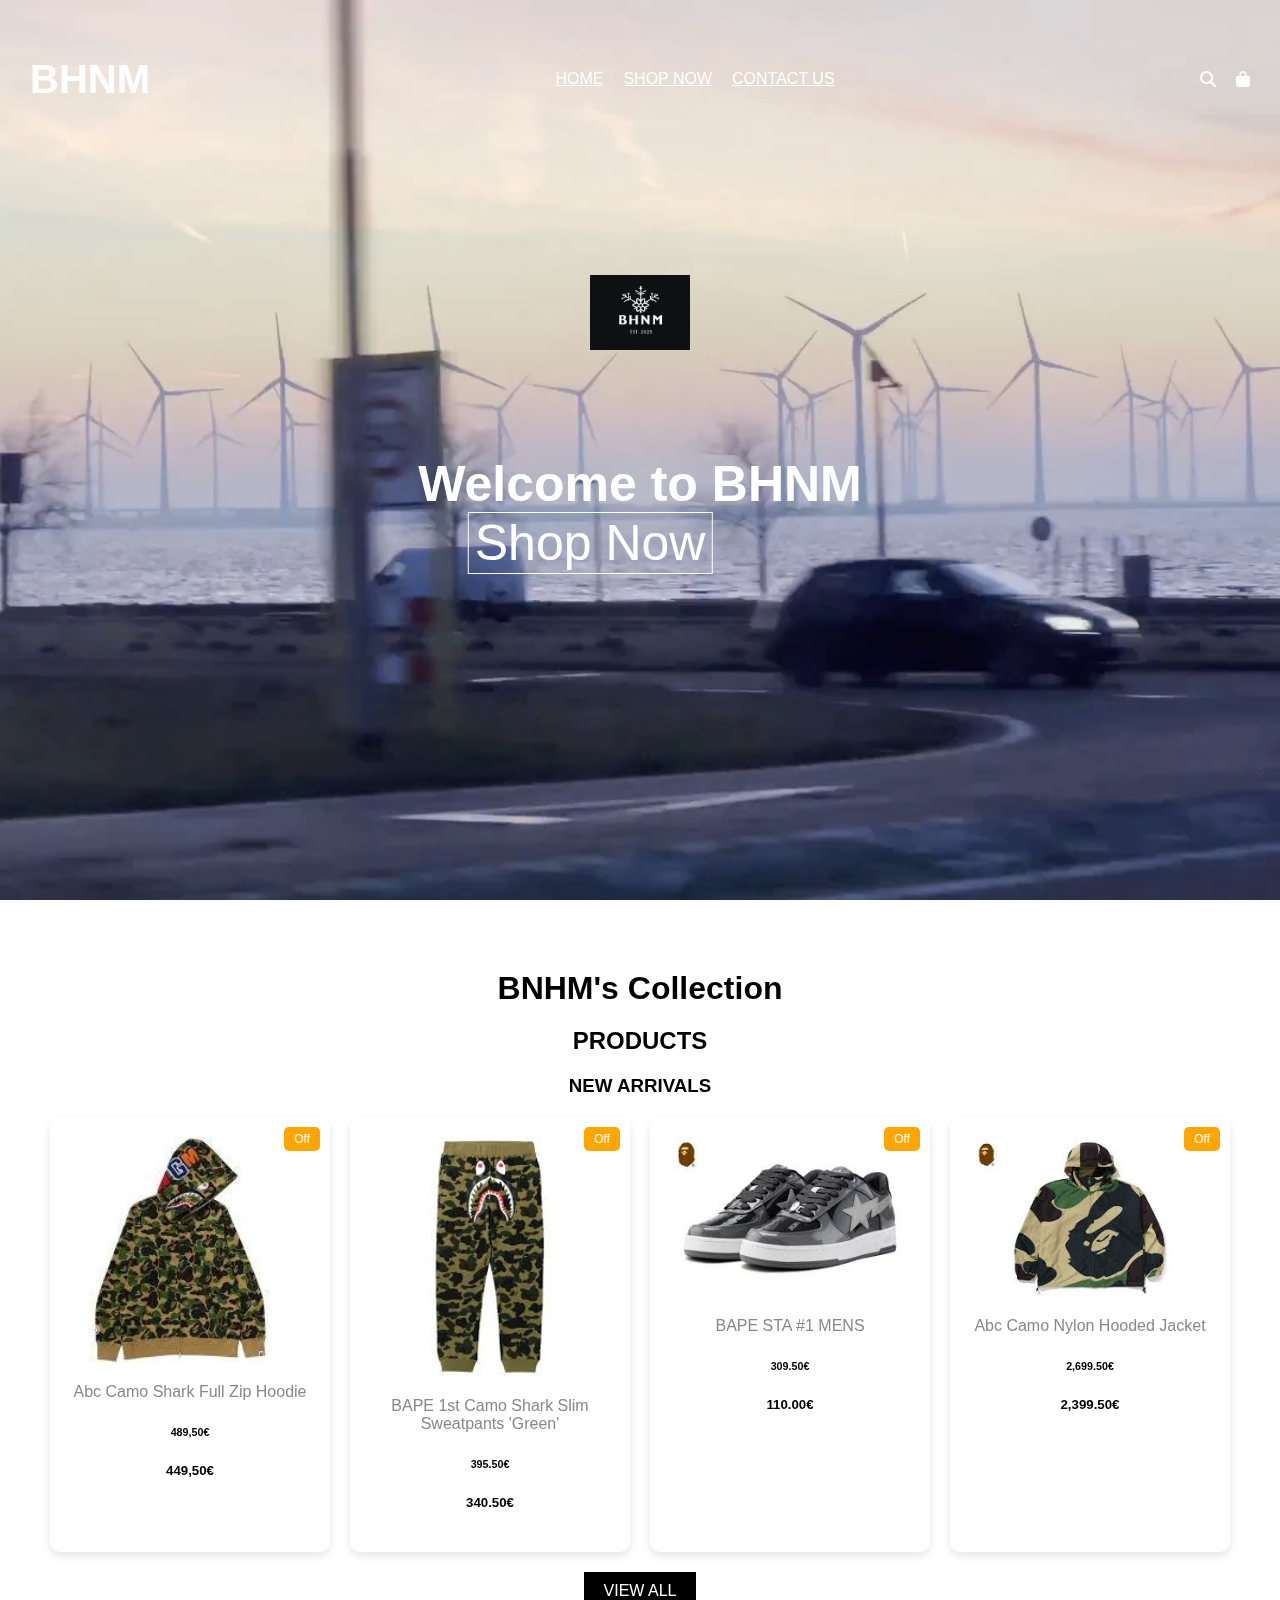
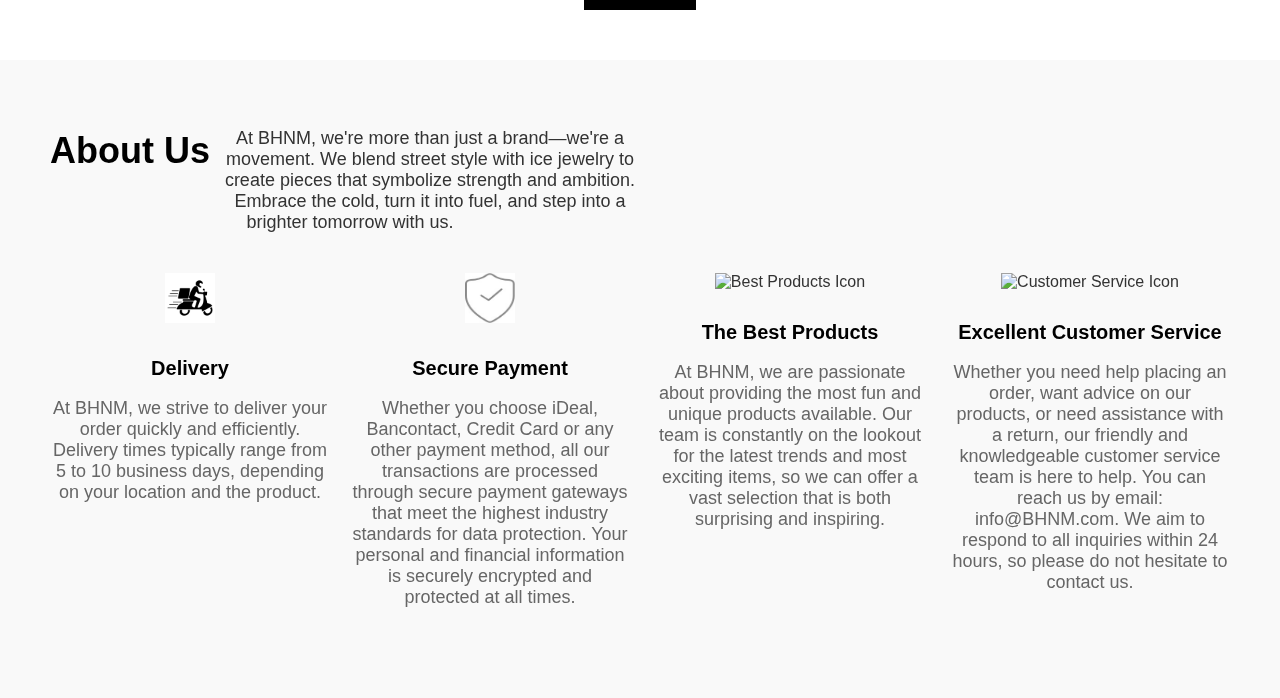
==== index.html @ a04a4e23 "Add files via upload" ====
<!DOCTYPE html>
<html lang="en">
<head>
    <meta charset="utf-8">
    <meta name="viewport" content="width=device-width, initial-scale=1">
    <link rel="stylesheet" type="text/css" href="css/style.css">
    <link rel="stylesheet" type="text/css" href="https://cdnjs.cloudflare.com/ajax/libs/font-awesome/6.7.2/css/all.min.css">
    <title>BHNM</title>
</head>
<body>
    <header>
        <nav>

            <h1 class="rotate-logo">BHNM</h1>
            <ul>
                <a href="index.html"><li>HOME</li></a>
                <a href="shop.html"><li>SHOP NOW</li></a>
                <a href="contact.html"><li>CONTACT US</li></a>
            </ul>

            <div class="icons">
                <i class="fa-solid fa-magnifying-glass"></i>
                <i class="fa-solid fa-bag-shopping"></i>
            </div>

        </nav>
        <div class="video-container">
            <video autoplay muted loop>
                <source src="img/video.mp4" type="video/mp4">
            </video>
        </div>
        <h1 class="logo">Welcome to BHNM</h1>
         <button class="btn">Shop Now</button>

    </header>



    <section>
    <main>
        <h1>BNHM's Collection</h1>
        <h2>PRODUCTS</h2>
        <h3>NEW ARRIVALS</h3>

        <div class="products-grid">
            <div class="product-card">
                <span class="off">Off</span>
                <img src="img/bape1.jpg" >
                <p>Abc Camo Shark Full Zip Hoodie</p>
                <h6>489,50€</h6>
                <h5>449,50€</h5>
            </div>
            <div class="product-card">
                <span class="off">Off</span>
                <img src="img/bape2.jpg" >
                <p>BAPE 1st Camo Shark Slim Sweatpants 'Green'</p>
                <h6>395.50€</h6>
                <h5>340.50€</h5>
            </div>
            <div class="product-card">
                <span class="off">Off</span>
                <img src="img/bape3.jpg" >
                <p>BAPE STA #1 MENS</p>
                <h6>309.50€</h6>
                <h5>110.00€</h5>
            </div>
            <div class="product-card">
                <span class="off">Off</span>
                <img src="img/bape4.jpg">
                <p>Abc Camo Nylon Hooded Jacket</p>
                <h6>2,699.50€</h6>
                <h5>2,399.50€</h5>
            </div>
        </div>

        <a href="shop.html"><button class="view-all-btn">VIEW ALL</button></a>
    </main>
</section>



<section class="about-us">
    <div class="content">
        <h1>About Us</h1>
        <p>
            At BHNM, we're more than just a brand—we're a movement. We blend street style with ice jewelry to create pieces that symbolize strength and ambition. Embrace the cold, turn it into fuel, and step into a brighter tomorrow with us.
        </p>

        <div class="features">
            <div class="feature">
                <img src="img/delivery.png" alt="Delivery Icon">
                <h3>Delivery</h3>
                <p>
                    At BHNM, we strive to deliver your order quickly and efficiently. Delivery times typically range from 5 to 10 business days, depending on your location and the product.
                </p>
            </div>
            <div class="feature">
                <img src="img/payment.jpg" alt="Secure Payment Icon">
                <h3>Secure Payment</h3>
                <p>
                    Whether you choose iDeal, Bancontact, Credit Card or any other payment method, all our transactions are processed through secure payment gateways that meet the highest industry standards for data protection. Your personal and financial information is securely encrypted and protected at all times.
                </p>
            </div>
            <div class="feature">
                <img src="img/best-products.png" alt="Best Products Icon">
                <h3>The Best Products</h3>
                <p>
                    At BHNM, we are passionate about providing the most fun and unique products available. Our team is constantly on the lookout for the latest trends and most exciting items, so we can offer a vast selection that is both surprising and inspiring.
                </p>
            </div>
            <div class="feature">
                <img src="img/customer-service.png" alt="Customer Service Icon">
                <h3>Excellent Customer Service</h3>
                <p>
                    Whether you need help placing an order, want advice on our products, or need assistance with a return, our friendly and knowledgeable customer service team is here to help. You can reach us by email: info@BHNM.com. We aim to respond to all inquiries within 24 hours, so please do not hesitate to contact us.
                </p>
            </div>
        </div>
    </div>

    <div class="logo">
        <img src="img/BNHM.jpg" alt="BHNM Logo">
    </div>
</section>





    <script type="text/javascript" src="js/main.js"></script>
</body>
</html>
---- css/style.css ----
body {
    box-sizing: border-box;
    margin: 0;
    padding: 0;
    font-family: Arial, sans-serif;
    color: white;
}

nav {
    display: flex;
    justify-content: space-between;
    align-items: center;
    background-color: transparent;
    padding: 30px;

}

nav ul {
    list-style-type: none;
    display: flex;
    gap: 20px;
}

nav ul li {
    cursor: pointer;
}


nav a {
	color: white;
}

.icons {
    display: flex;
    gap: 20px;
    cursor: pointer;
}

header {
    position: relative;
    height: 100vh;
    overflow: hidden;
}

.logo {
    position: absolute;
    top: 50%;
    left: 50%;
    transform: translate(-50%, -50%);
    font-size: 50px;
    text-align: center;
}

.btn {
    position: absolute;
    top: 50%;
    left: 70%;
    transform: translate(-175%, 100%);
    font-size: 50px;
    text-align: center;
    background: transparent;
    color: white;
    cursor: pointer;
    border: 1px solid white;
}

.btn:hover {
    background-color: black;
}

.rotate-logo {
    font-size: 40px;
    font-weight: bold;
    color: white;
    animation: rotate360 3s linear infinite;
    cursor: not-allowed;
}

@keyframes rotate360 {
    from {
        transform: rotateX(0deg);
    }
    to {
        transform: rotateY(360deg);
    }
}

.video-container {
    position: absolute;
    top: 0;
    left: 0;
    width: 100%;
    height: 100%;
    overflow: hidden;
    z-index: -1;
}

.video-container video {
    width: 100%;
    height: 100%;
    object-fit: cover;
}

section {
    padding: 50px;
    text-align: center;
}

section h1, section h2, section h3 {
    margin: 20px 0;
    color: black;
}

.product-section {
    text-align: center;
    padding: 50px;
}

.product-section h1, .product-section h2, .product-section h3 {
    margin: 20px 0;
    color: black;
}

.products-grid {
    display: grid;
    grid-template-columns: repeat(auto-fit, minmax(250px, 1fr));
    gap: 20px;
    justify-content: center;
}

.product-card {
    position: relative;
    background: white;
    color: black;
    padding: 20px;
    border-radius: 10px;
    box-shadow: 0 4px 8px rgba(0, 0, 0, 0.1);
    text-align: center;
}

.product-card img {
    width: 100%;
    height: auto;
    border-radius: 10px;
}

.product-card .off {
    position: absolute;
    top: 10px;
    right: 10px;
    background: orange;
    color: white;
    padding: 5px 10px;
    border-radius: 5px;
    font-size: 12px;
}

.product-card h4 {
    font-size: 18px;
    margin: 10px 0;
}

.product-card p {
    font-size: 16px;
    color: #888;
}

.product-card .discounted-price {
    color: #e00;
    font-weight: bold;
}

.view-all-btn {
    margin-top: 20px;
    padding: 10px 20px;
    background: black;
    color: white;
    border: none;
    cursor: pointer;
    font-size: 16px;
}

.view-all-btn:hover {
    background: #333;
}


.about-us {
    display: flex;
    justify-content: space-between;
    align-items: flex-start;
    padding: 50px;
    background-color: #f9f9f9;
    color: #333;
}

.about-us .content {
    flex: 2;
}

.about-us .content h1 {
    font-size: 36px;
    margin-bottom: 20px;
    float: left;
}

.about-us .content p {
    font-size: 18px;
    margin-bottom: 40px;
    max-width: 600px;
}

.features {
    display: grid;
    grid-template-columns: repeat(auto-fit, minmax(250px, 1fr));
    gap: 20px;
}

.feature {
    text-align: center;
}

.feature img {
    width: 50px;
    height: 50px;
    margin-bottom: 10px;
}

.feature h3 {
    font-size: 20px;
    margin-bottom: 10px;
}

.feature p {
    font-size: 16px;
    color: #666;
}

.about-us .logo {
	position: absolute;
	bottom: 100px;
}

.about-us .logo img {
    max-width: 100px;
}
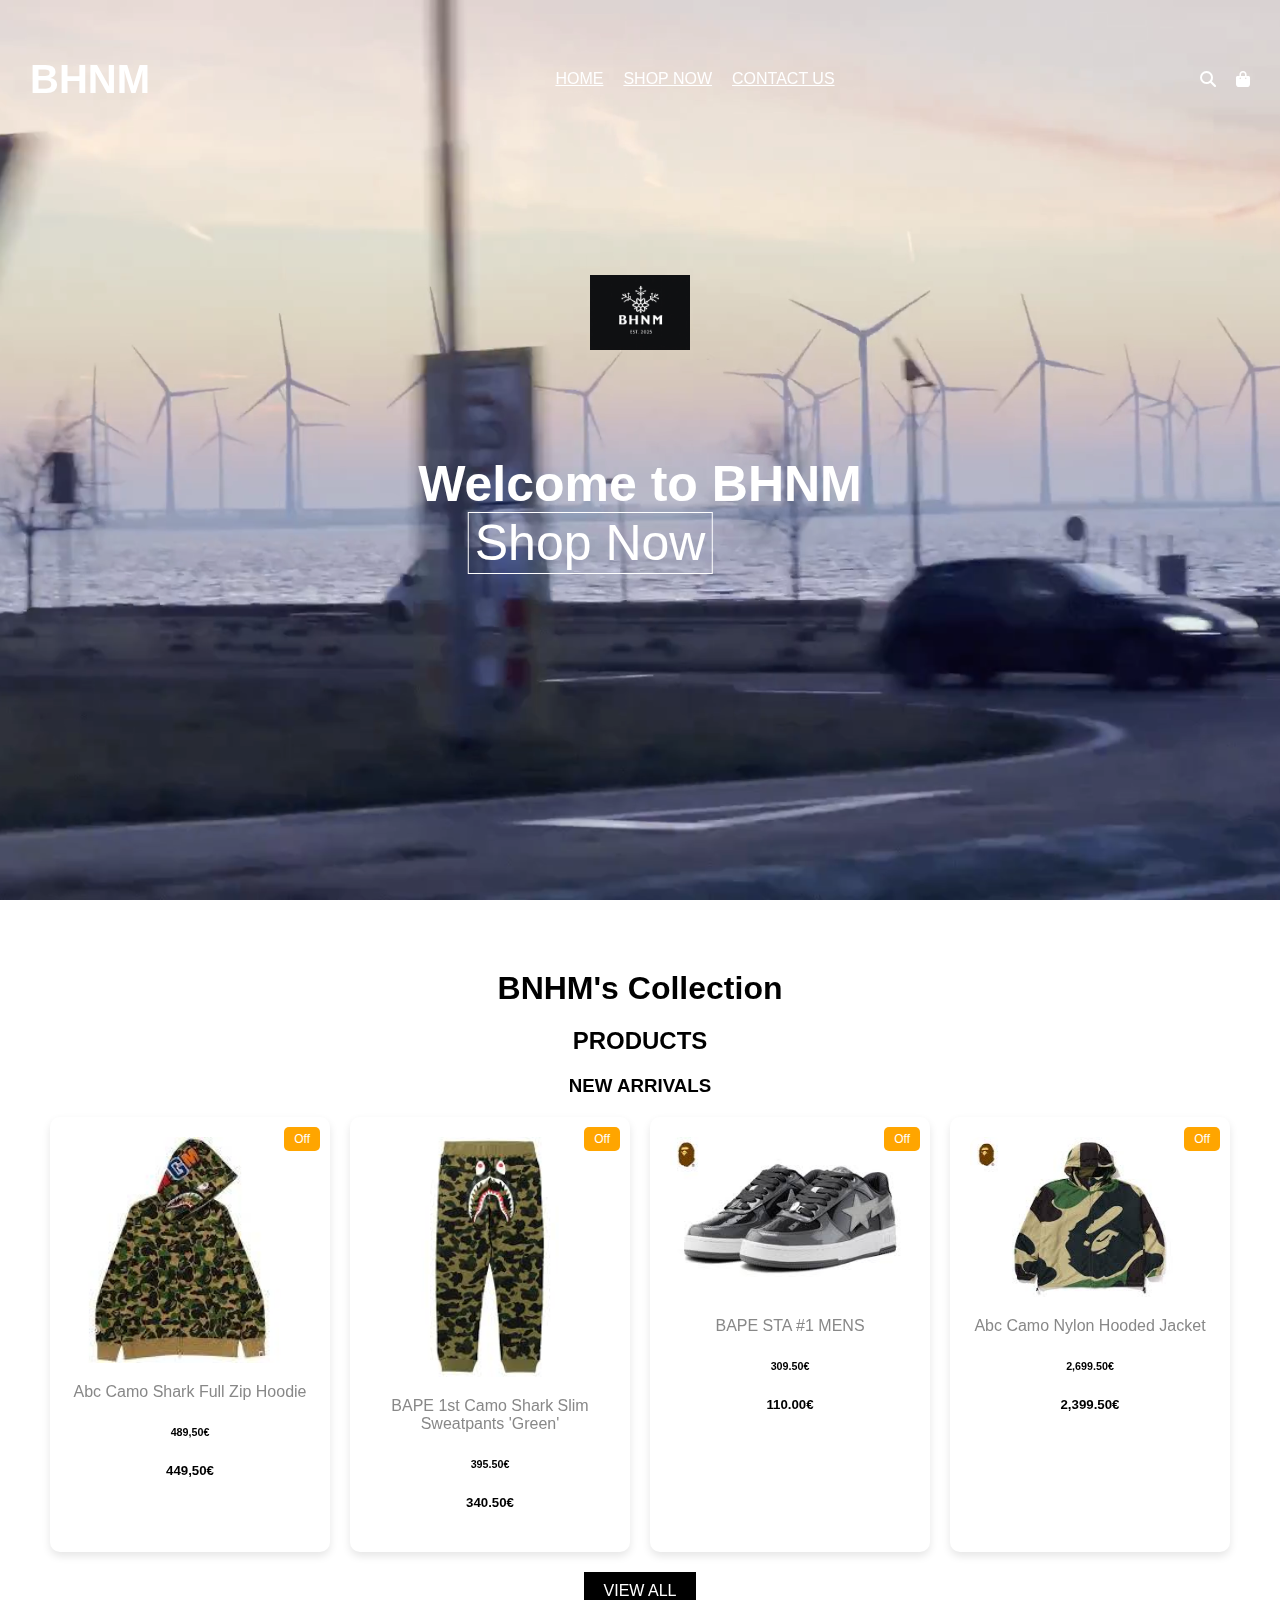
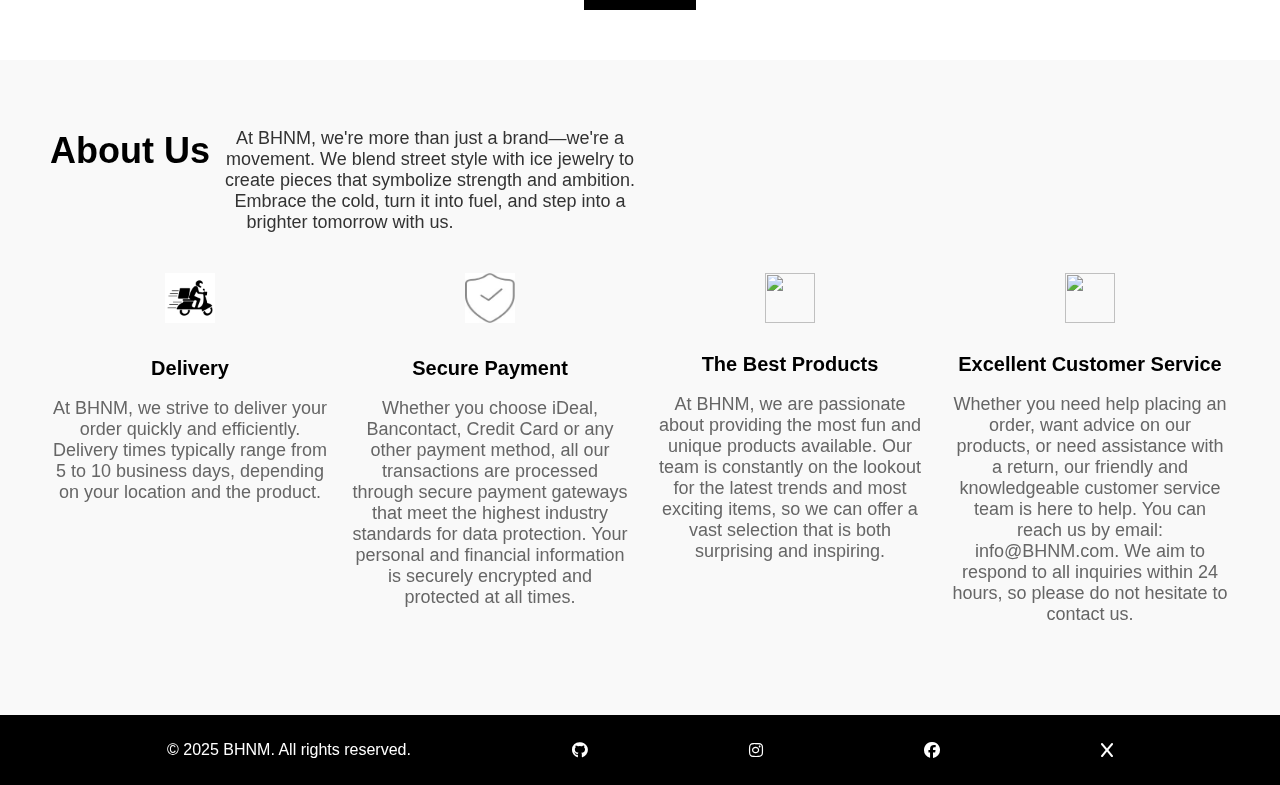
==== commit 9540b7cb: "Add files via upload" ====
--- a/index.html
+++ b/index.html
@@ -30,7 +30,7 @@
             </video>
         </div>
         <h1 class="logo">Welcome to BHNM</h1>
-         <button class="btn">Shop Now</button>
+         <a href="shop.html"><button class="btn">Shop Now</button></a>
 
     </header>
 
@@ -102,14 +102,14 @@
                 </p>
             </div>
             <div class="feature">
-                <img src="img/best-products.png" alt="Best Products Icon">
+                <img src="img/best-products.png" >
                 <h3>The Best Products</h3>
                 <p>
                     At BHNM, we are passionate about providing the most fun and unique products available. Our team is constantly on the lookout for the latest trends and most exciting items, so we can offer a vast selection that is both surprising and inspiring.
                 </p>
             </div>
             <div class="feature">
-                <img src="img/customer-service.png" alt="Customer Service Icon">
+                <img src="img/customer-service.png" >
                 <h3>Excellent Customer Service</h3>
                 <p>
                     Whether you need help placing an order, want advice on our products, or need assistance with a return, our friendly and knowledgeable customer service team is here to help. You can reach us by email: info@BHNM.com. We aim to respond to all inquiries within 24 hours, so please do not hesitate to contact us.
@@ -126,6 +126,16 @@
 
 
 
+<footer class="f1">
+    <p>&copy; 2025 BHNM. All rights reserved.</p>
+        <i class="fa-brands fa-github"></i>
+        <i class="fa-brands fa-instagram"></i>
+        <i class="fa-brands fa-facebook"></i>
+        <i class="fa-solid fa-x"></i>
+</footer>
+
+
+
 
     <script type="text/javascript" src="js/main.js"></script>
 </body>
--- a/css/style.css
+++ b/css/style.css
@@ -244,3 +244,77 @@
 .about-us .logo img {
     max-width: 100px;
 }
+
+.contact-us {
+    padding: 50px;
+    max-width: 600px;
+    margin: auto;
+    background-color: #f9f9f9;
+    border-radius: 10px;
+    box-shadow: 0 4px 8px rgba(0, 0, 0, 0.1);
+    text-align: center;
+}
+
+.contact-us h1 {
+    font-size: 36px;
+    margin-bottom: 40px;
+}
+
+.form-group {
+    margin-bottom: 20px;
+    text-align: left;
+}
+
+.form-group label {
+    display: block;
+    font-size: 16px;
+    margin-bottom: 5px;
+}
+
+.form-group input,
+.form-group textarea {
+    width: 100%;
+    padding: 10px;
+    border: 1px solid #ccc;
+    border-radius: 5px;
+    font-size: 16px;
+}
+
+.form-group textarea {
+    resize: vertical;
+    height: 100px;
+}
+
+.send-btn {
+    padding: 10px 20px;
+    background: black;
+    color: white;
+    border: none;
+    cursor: pointer;
+    font-size: 16px;
+    border-radius: 5px;
+}
+
+.send-btn:hover {
+    background: #333;
+}
+
+
+
+  footer {
+        background-color: black;
+        color: white;
+        padding: 10px;
+        text-align: center;
+        display: flex ;
+        justify-content: space-evenly;
+        align-items: center;
+        gap: 4px;      
+        
+    }
+
+    footer .f1 {
+        color: white ;
+        text-decoration-style: none ;
+        font-size: 65px ;
+    }
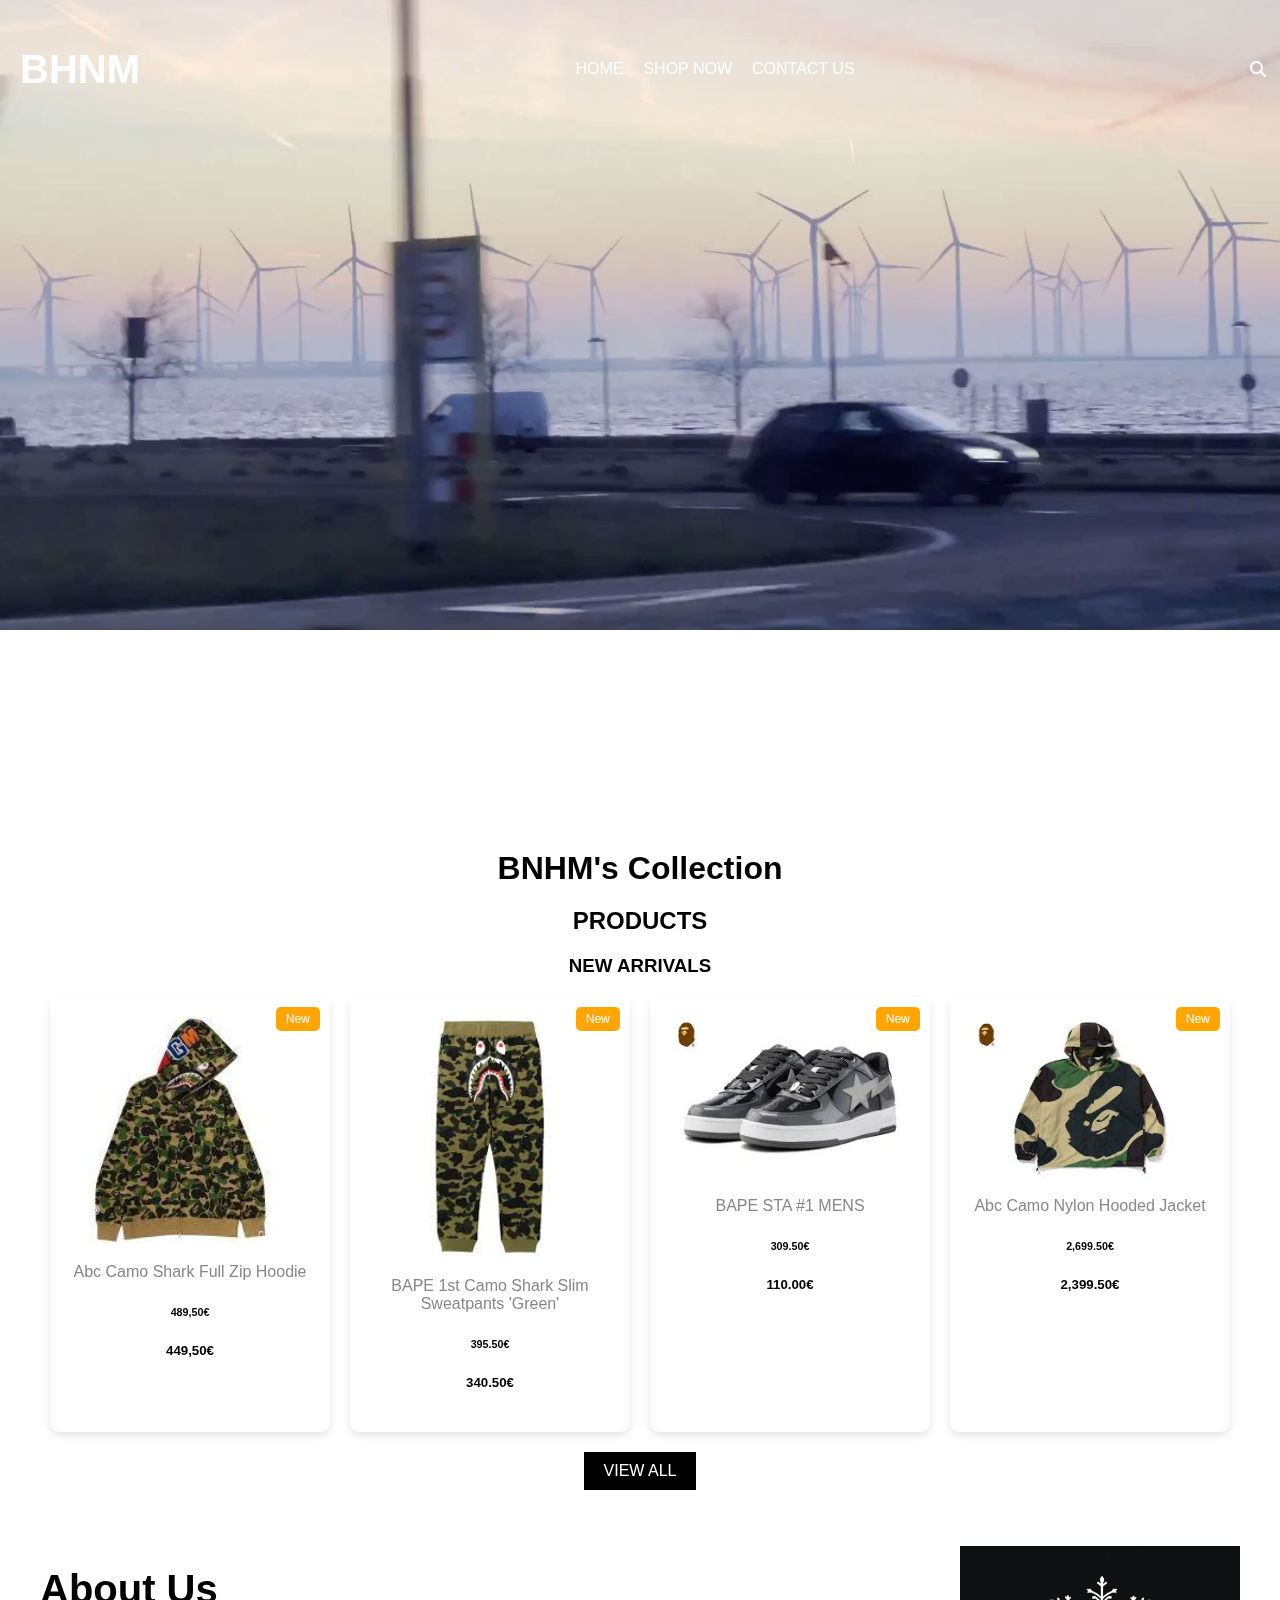
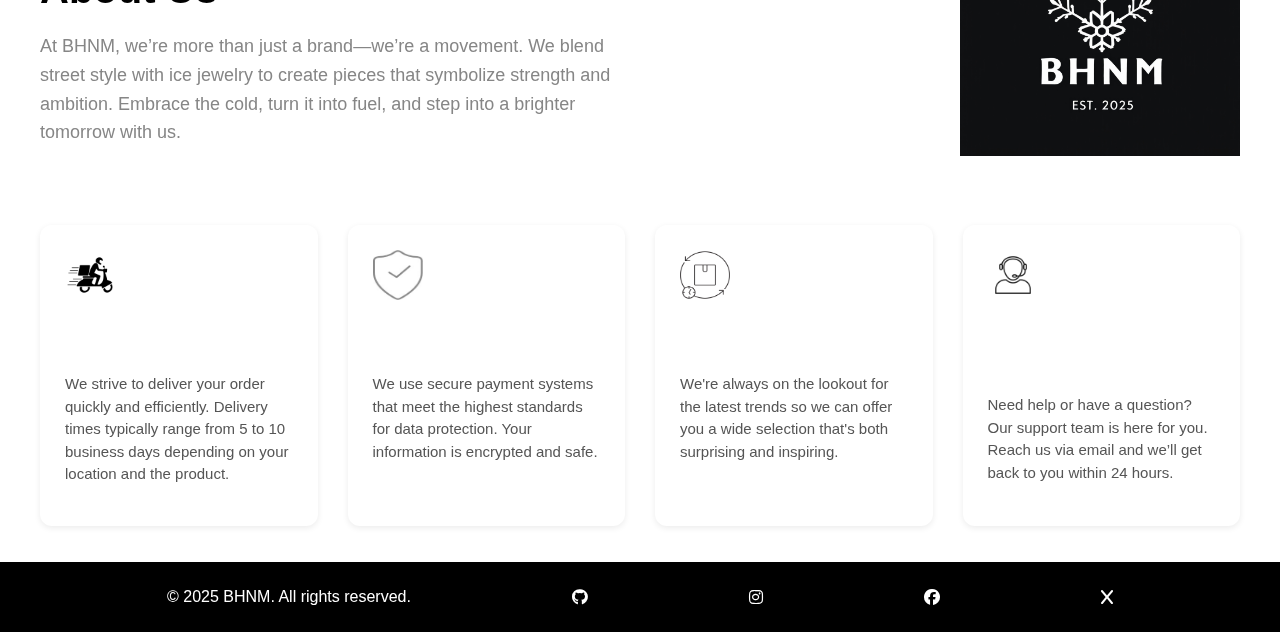
==== commit f195261b: "Add files via upload" ====
--- a/index.html
+++ b/index.html
@@ -1,3 +1,4 @@
+
 <!DOCTYPE html>
 <html lang="en">
 <head>
@@ -10,28 +11,28 @@
 <body>
     <header>
         <nav>
+    <div class="menu-toggle">&#9776;</div>
+    <h1 class="rotate-logo">BHNM</h1>
+    <ul>
+        <a href="index.html"><li>HOME</li></a>
+        <a href="shop.html"><li>SHOP NOW</li></a>
+        <a href="contact.html"><li>CONTACT US</li></a>
+    </ul>
 
-            <h1 class="rotate-logo">BHNM</h1>
-            <ul>
-                <a href="index.html"><li>HOME</li></a>
-                <a href="shop.html"><li>SHOP NOW</li></a>
-                <a href="contact.html"><li>CONTACT US</li></a>
-            </ul>
+    <div class="icons">
+        <i class="fa-solid fa-magnifying-glass"></i>
+        <i class="fa-solid fa-bag-shopping"></i>
+    </div>
 
-            <div class="icons">
-                <i class="fa-solid fa-magnifying-glass"></i>
-                <i class="fa-solid fa-bag-shopping"></i>
-            </div>
+    
+</nav>
 
-        </nav>
         <div class="video-container">
             <video autoplay muted loop>
                 <source src="img/video.mp4" type="video/mp4">
             </video>
         </div>
-        <h1 class="logo">Welcome to BHNM</h1>
-         <a href="shop.html"><button class="btn">Shop Now</button></a>
-
+       
     </header>
 
 
@@ -44,28 +45,28 @@
 
         <div class="products-grid">
             <div class="product-card">
-                <span class="off">Off</span>
+                <span class="off">New</span>
                 <img src="img/bape1.jpg" >
                 <p>Abc Camo Shark Full Zip Hoodie</p>
                 <h6>489,50€</h6>
                 <h5>449,50€</h5>
             </div>
             <div class="product-card">
-                <span class="off">Off</span>
+                <span class="off">New</span>
                 <img src="img/bape2.jpg" >
                 <p>BAPE 1st Camo Shark Slim Sweatpants 'Green'</p>
                 <h6>395.50€</h6>
                 <h5>340.50€</h5>
             </div>
             <div class="product-card">
-                <span class="off">Off</span>
+                <span class="off">New</span>
                 <img src="img/bape3.jpg" >
                 <p>BAPE STA #1 MENS</p>
                 <h6>309.50€</h6>
                 <h5>110.00€</h5>
             </div>
             <div class="product-card">
-                <span class="off">Off</span>
+                <span class="off">New</span>
                 <img src="img/bape4.jpg">
                 <p>Abc Camo Nylon Hooded Jacket</p>
                 <h6>2,699.50€</h6>
@@ -78,50 +79,42 @@
 </section>
 
 
-
-<section class="about-us">
-    <div class="content">
+ <div class="about-container">
+    <div class="about-header">
+      <div class="about-text">
         <h1>About Us</h1>
-        <p>
-            At BHNM, we're more than just a brand—we're a movement. We blend street style with ice jewelry to create pieces that symbolize strength and ambition. Embrace the cold, turn it into fuel, and step into a brighter tomorrow with us.
-        </p>
-
-        <div class="features">
-            <div class="feature">
-                <img src="img/delivery.png" alt="Delivery Icon">
-                <h3>Delivery</h3>
-                <p>
-                    At BHNM, we strive to deliver your order quickly and efficiently. Delivery times typically range from 5 to 10 business days, depending on your location and the product.
-                </p>
-            </div>
-            <div class="feature">
-                <img src="img/payment.jpg" alt="Secure Payment Icon">
-                <h3>Secure Payment</h3>
-                <p>
-                    Whether you choose iDeal, Bancontact, Credit Card or any other payment method, all our transactions are processed through secure payment gateways that meet the highest industry standards for data protection. Your personal and financial information is securely encrypted and protected at all times.
-                </p>
-            </div>
-            <div class="feature">
-                <img src="img/best-products.png" >
-                <h3>The Best Products</h3>
-                <p>
-                    At BHNM, we are passionate about providing the most fun and unique products available. Our team is constantly on the lookout for the latest trends and most exciting items, so we can offer a vast selection that is both surprising and inspiring.
-                </p>
-            </div>
-            <div class="feature">
-                <img src="img/customer-service.png" >
-                <h3>Excellent Customer Service</h3>
-                <p>
-                    Whether you need help placing an order, want advice on our products, or need assistance with a return, our friendly and knowledgeable customer service team is here to help. You can reach us by email: info@BHNM.com. We aim to respond to all inquiries within 24 hours, so please do not hesitate to contact us.
-                </p>
-            </div>
-        </div>
+        <p>At BHNM, we’re more than just a brand—we’re a movement. We blend street style with ice jewelry to create pieces that symbolize strength and ambition. Embrace the cold, turn it into fuel, and step into a brighter tomorrow with us.</p>
+      </div>
+      <div class="about-logo">
+        <img src="img/BNHM.jpg" >
+      </div>
     </div>
 
-    <div class="logo">
-        <img src="img/BNHM.jpg" alt="BHNM Logo">
+    <div class="features">
+      <div class="feature">
+        <img src="img/delivery.png" >
+        <h3>DELIVERY</h3>
+        <p>We strive to deliver your order quickly and efficiently. Delivery times typically range from 5 to 10 business days depending on your location and the product.</p>
+      </div>
+      <div class="feature">
+        <img src="img/payment.jpg" >
+        <h3>SECURE PAYMENT</h3>
+        <p>We use secure payment systems that meet the highest standards for data protection. Your information is encrypted and safe.</p>
+      </div>
+      <div class="feature">
+        <img src="img/producticon.png" >
+        <h3>THE BEST PRODUCTS</h3>
+        <p>We're always on the lookout for the latest trends so we can offer you a wide selection that's both surprising and inspiring.</p>
+      </div>
+      <div class="feature">
+        <img src="img/service.jpg" >
+        <h3>EXCELLENT CUSTOMER SERVICE</h3>
+        <p>Need help or have a question? Our support team is here for you. Reach us via email and we’ll get back to you within 24 hours.</p>
+      </div>
     </div>
-</section>
+  </div>
+<br>    
+<br>    
 
 
 
--- a/css/style.css
+++ b/css/style.css
@@ -11,8 +11,10 @@
     justify-content: space-between;
     align-items: center;
     background-color: transparent;
-    padding: 30px;
-
+    padding: 20px;
+    position: absolute;
+    width: 100%;
+    z-index: 1;
 }
 
 nav ul {
@@ -25,9 +27,9 @@
     cursor: pointer;
 }
 
-
 nav a {
-	color: white;
+    color: white;
+    text-decoration: none;
 }
 
 .icons {
@@ -36,36 +38,23 @@
     cursor: pointer;
 }
 
+.menu-toggle {
+    display: none;
+    flex-direction: column;
+    cursor: pointer;
+    font-size: 24px;
+}
 header {
     position: relative;
     height: 100vh;
     overflow: hidden;
-}
-
-.logo {
-    position: absolute;
-    top: 50%;
-    left: 50%;
-    transform: translate(-50%, -50%);
-    font-size: 50px;
-    text-align: center;
-}
-
-.btn {
-    position: absolute;
-    top: 50%;
-    left: 70%;
-    transform: translate(-175%, 100%);
-    font-size: 50px;
-    text-align: center;
-    background: transparent;
-    color: white;
-    cursor: pointer;
-    border: 1px solid white;
-}
-
-.btn:hover {
-    background-color: black;
+      margin-bottom: -120px;
+
+}
+
+section {
+    padding: 50px;
+    text-align: center;
 }
 
 .rotate-logo {
@@ -73,15 +62,15 @@
     font-weight: bold;
     color: white;
     animation: rotate360 3s linear infinite;
-    cursor: not-allowed;
+    cursor: pointer;
 }
 
 @keyframes rotate360 {
     from {
-        transform: rotateX(0deg);
+        transform: rotate(0deg);
     }
     to {
-        transform: rotateY(360deg);
+        transform: rotate(360deg);
     }
 }
 
@@ -93,11 +82,12 @@
     height: 100%;
     overflow: hidden;
     z-index: -1;
+    margin-bottom: 0; 
 }
 
 .video-container video {
     width: 100%;
-    height: 100%;
+    height: 70%;
     object-fit: cover;
 }
 
@@ -116,8 +106,8 @@
     padding: 50px;
 }
 
-.product-section h1, .product-section h2, .product-section h3 {
-    margin: 20px 0;
+..product-section h1, .product-section h2, .product-section h3 {
+    margin: 10px 0; 
     color: black;
 }
 
@@ -126,6 +116,7 @@
     grid-template-columns: repeat(auto-fit, minmax(250px, 1fr));
     gap: 20px;
     justify-content: center;
+    margin-top: 0; 
 }
 
 .product-card {
@@ -185,65 +176,86 @@
 }
 
 
-.about-us {
-    display: flex;
-    justify-content: space-between;
-    align-items: flex-start;
-    padding: 50px;
-    background-color: #f9f9f9;
-    color: #333;
-}
-
-.about-us .content {
-    flex: 2;
-}
-
-.about-us .content h1 {
-    font-size: 36px;
-    margin-bottom: 20px;
-    float: left;
-}
-
-.about-us .content p {
-    font-size: 18px;
-    margin-bottom: 40px;
-    max-width: 600px;
-}
-
-.features {
-    display: grid;
-    grid-template-columns: repeat(auto-fit, minmax(250px, 1fr));
-    gap: 20px;
-}
-
-.feature {
-    text-align: center;
-}
-
-.feature img {
-    width: 50px;
-    height: 50px;
-    margin-bottom: 10px;
-}
-
-.feature h3 {
-    font-size: 20px;
-    margin-bottom: 10px;
-}
-
-.feature p {
-    font-size: 16px;
-    color: #666;
-}
-
-.about-us .logo {
-	position: absolute;
-	bottom: 100px;
-}
-
-.about-us .logo img {
-    max-width: 100px;
-}
+
+ .about-container {
+      max-width: 1200px;
+      margin: 0 auto;
+    }
+
+    .about-header {
+      display: flex;
+      flex-wrap: wrap;
+      justify-content: space-between;
+      align-items: center;
+      gap: 30px;
+      margin-bottom: 60px;
+    }
+
+    .about-text {
+      flex: 1;
+      min-width: 280px;
+    }
+
+    .about-text h1 {
+      font-size: 40px;
+      margin-bottom: 20px;
+      color: black;
+    }
+
+    .about-text p {
+      font-size: 18px;
+      line-height: 1.6;
+      color: #868686;
+    }
+
+    .about-logo {
+      flex: 1;
+      text-align: right;
+      min-width: 200px;
+    }
+
+    .about-logo img {
+      max-width: 280px;
+      width: 100%;
+      height: auto;
+    }
+
+    .features {
+      display: grid;
+      grid-template-columns: repeat(auto-fit, minmax(250px, 1fr));
+      gap: 30px;
+    }
+
+    .feature {
+      background-color: #fff;
+      padding: 25px;
+      border-radius: 12px;
+      box-shadow: 0 2px 6px rgba(0,0,0,0.08);
+      transition: transform 0.3s ease;
+    }
+
+    .feature:hover {
+      transform: translateY(-5px);
+    }
+
+    .feature img {
+      width: 50px;
+      height: 50px;
+      
+      margin-bottom: 15px;
+    }
+
+    .feature h3 {
+      font-size: 18px;
+      font-weight: bold;
+      margin-bottom: 10px;
+    }
+
+    .feature p {
+      font-size: 15px;
+      color: #555;
+      line-height: 1.5;
+    }
 
 .contact-us {
     padding: 50px;
@@ -301,20 +313,157 @@
 
 
 
-  footer {
-        background-color: black;
-        color: white;
-        padding: 10px;
+footer {
+    background-color: black;
+    color: white;
+    padding: 10px;
+    text-align: center;
+    display: flex;
+    justify-content: space-evenly;
+    align-items: center;
+    gap: 4px;
+}
+
+footer .f1 {
+    color: white;
+    text-decoration-style: none;
+    font-size: 65px;
+}
+
+
+@media (min-width: 230px) and (max-width:768px) {
+
+    header{
+      margin-bottom: -480px;
+
+    }
+      .about-text h1 {
+        font-size: 28px;
+      }
+
+      .feature h3 {
+        font-size: 16px;
+      }
+
+      .feature p {
+        font-size: 14px;
+      }
+    }
+
+
+@media (max-width: 768px) {
+
+    .menu-toggle {
+        display: flex;
+    }
+
+    nav ul {
+        display: none;
+        flex-direction: column;
+        width: 100%;
+        background-color: rgba(0, 0, 0, 0.8);
+        position: absolute;
+        top: 60px;
+        left: 0;
+    }
+
+    nav ul.active {
+        display: flex;
+    }
+
+    .video-container {
+        height: 50%;
+    }
+
+    .logo {
+        font-size: 36px;
+    }
+
+    .btn {
+        font-size: 18px;
+        padding: 8px 16px;
+    }
+
+    .products {
+        display: grid;
+        grid-template-columns: repeat(2, 1fr);
+        gap: 10px;
+    
+    .about-header {
+        flex-direction: column;
         text-align: center;
-        display: flex ;
-        justify-content: space-evenly;
-        align-items: center;
-        gap: 4px;      
-        
-    }
-
-    footer .f1 {
-        color: white ;
-        text-decoration-style: none ;
-        font-size: 65px ;
-    }
+      }
+
+      .about-logo {
+        text-align: center;
+      }
+
+      .about-text h1 {
+        font-size: 32px;
+      }
+
+      .about-text p {
+        font-size: 16px;
+      }
+
+}
+
+
+
+@media (max-width: 1024px) {
+    .menu-toggle {
+        display: flex;
+    }
+
+    nav ul {
+        display: none;
+        flex-direction: column;
+        width: 100%;
+        background-color: rgba(0, 0, 0, 0.8);
+        position: absolute;
+        top: 60px;
+        left: 0;
+    }
+
+    nav ul.active {
+        display: flex;
+    }
+
+    .video-container {
+        height: 50%;
+    }
+
+    .about-header {
+    flex-direction: column;
+    text-align: center;
+  }
+
+  .about-logo {
+    order: 2; 
+    text-align: center;
+    margin-top: 20px;
+  }
+
+  .about-text {
+    order: 1;
+  }
+}
+
+
+@media (min-width: 1025px) {
+    .menu-toggle {
+        display: none;
+    }
+
+    nav ul {
+        display: flex;
+    }
+}
+
+@media (min-width:890px ) and (max-width: 1159px) {
+
+.products {
+        display: grid;
+        grid-template-columns: repeat(3, 1fr);
+        gap: 10px;
+}
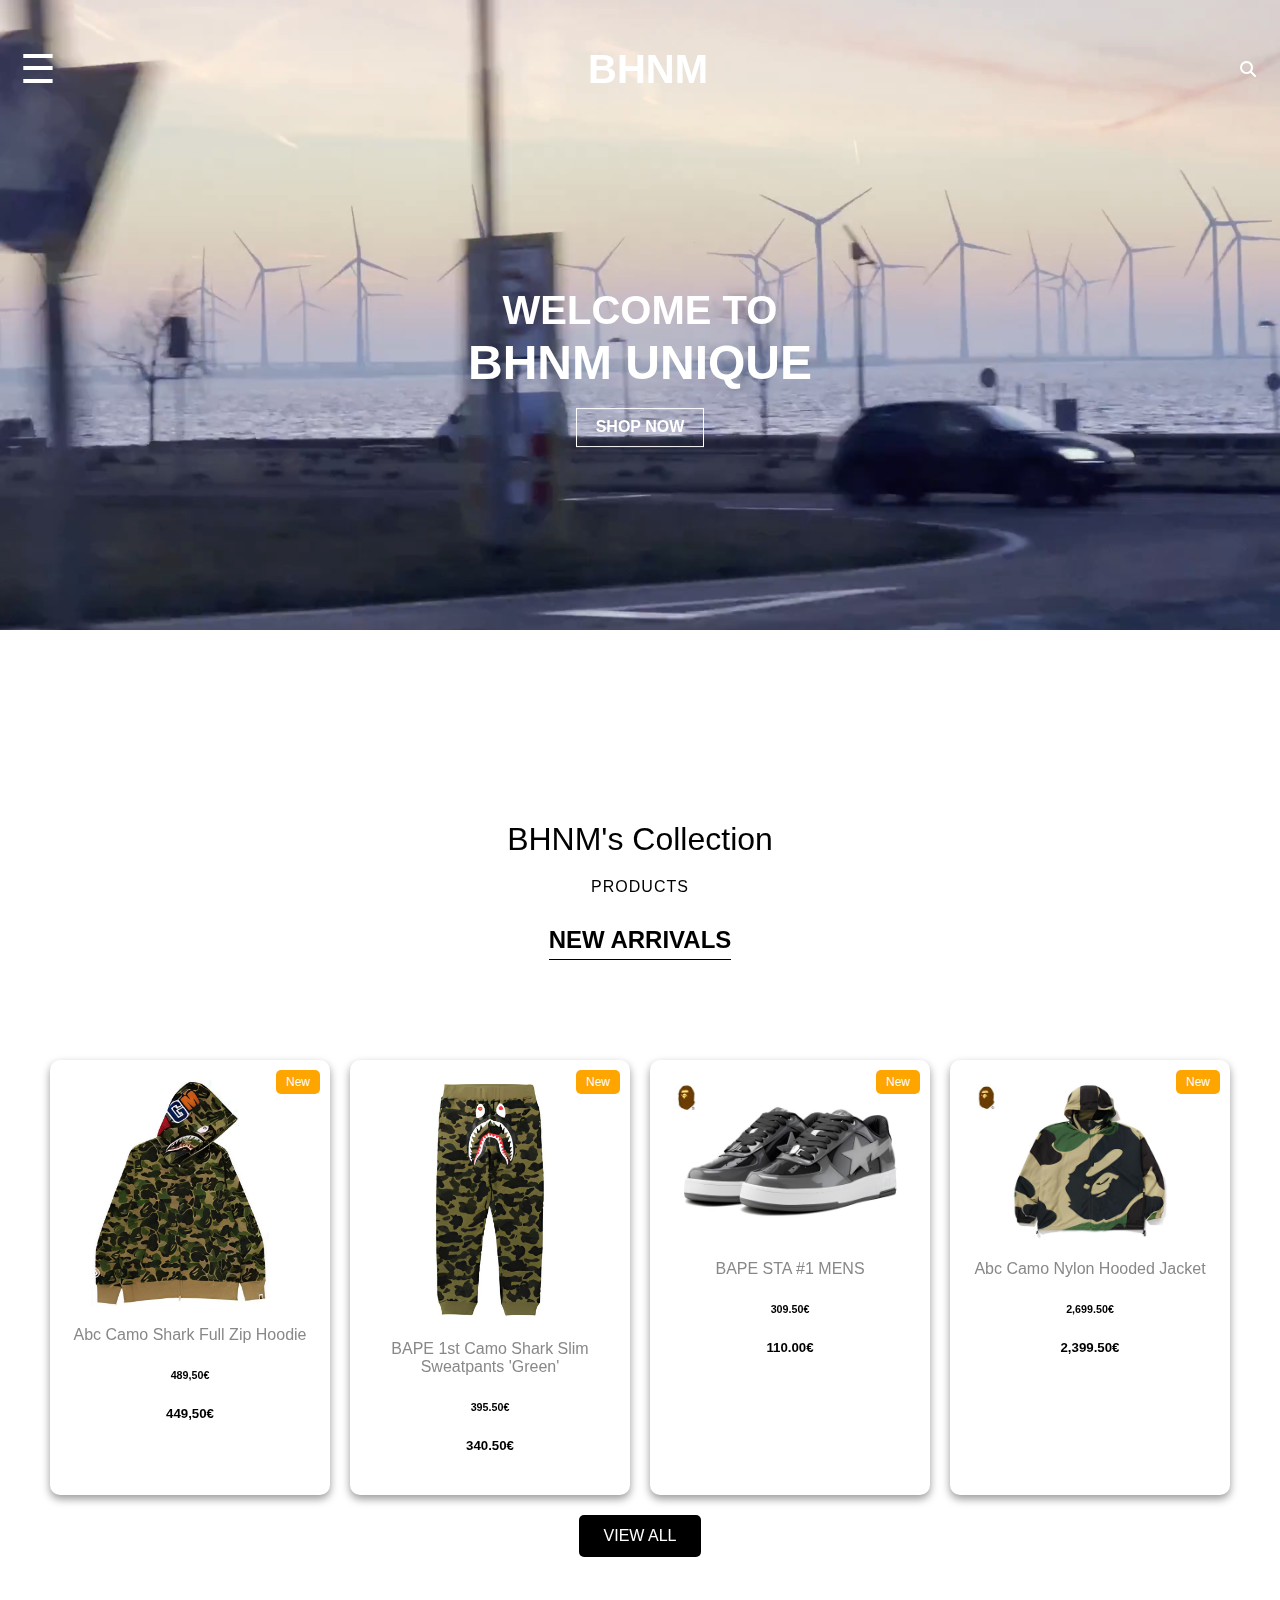
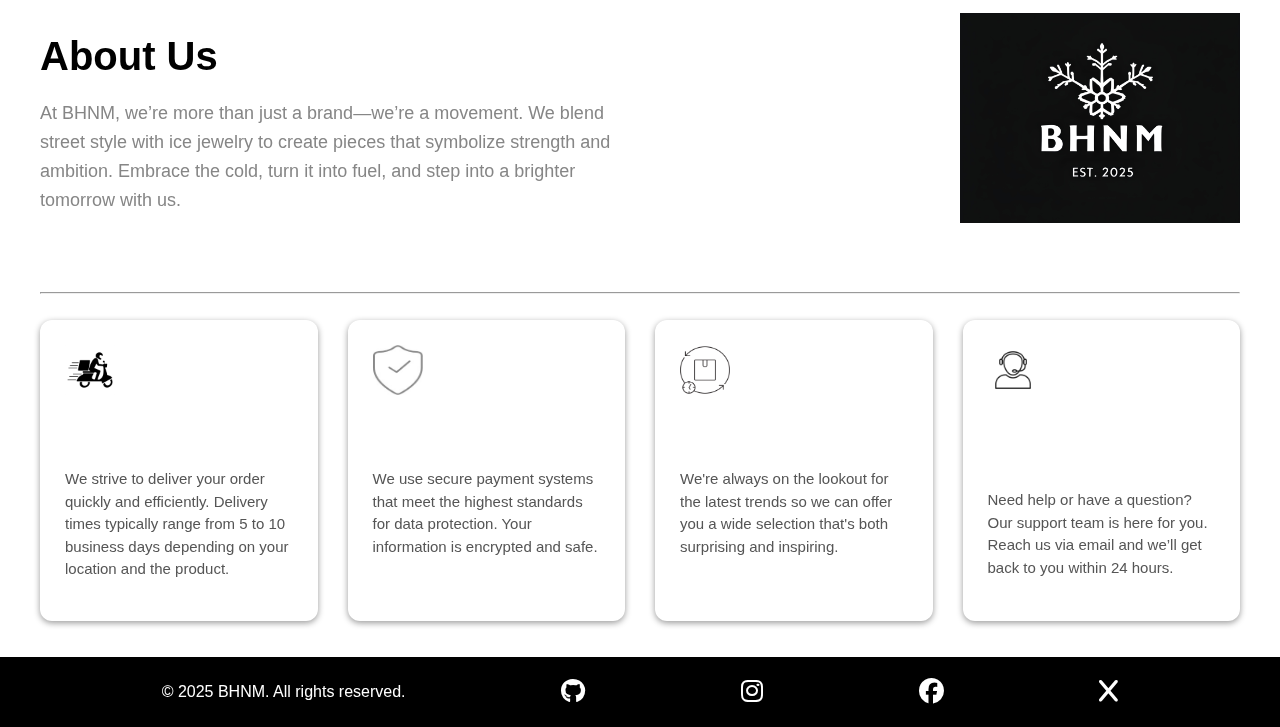
==== commit eb3a867f: "Add files via upload" ====
--- a/index.html
+++ b/index.html
@@ -6,25 +6,29 @@
     <meta name="viewport" content="width=device-width, initial-scale=1">
     <link rel="stylesheet" type="text/css" href="css/style.css">
     <link rel="stylesheet" type="text/css" href="https://cdnjs.cloudflare.com/ajax/libs/font-awesome/6.7.2/css/all.min.css">
-    <title>BHNM</title>
+    <link rel="Icon" type="jpg" href="img/BNHM.jpg">
+    <title>BHNM Website</title>
 </head>
 <body>
     <header>
         <nav>
-    <div class="menu-toggle">&#9776;</div>
-    <h1 class="rotate-logo">BHNM</h1>
+    <div class="menu-toggle" >&#9776;</div>
+    <a href="#"><h1 class="rotate-logo">BHNM</h1></a>
+
+<div class="sidebar-menu" >
+    <span class="close-btn">&times;</span>
     <ul>
-        <a href="index.html"><li>HOME</li></a>
-        <a href="shop.html"><li>SHOP NOW</li></a>
-        <a href="contact.html"><li>CONTACT US</li></a>
+        <li><a href="index.html">HOME</a></li>
+        <li><a href="shop.html">SHOP NOW</a></li>
+        <li><a href="contact.html">CONTACT US</a></li>
     </ul>
+</div>
 
-    <div class="icons">
-        <i class="fa-solid fa-magnifying-glass"></i>
-        <i class="fa-solid fa-bag-shopping"></i>
-    </div>
+<div class="icons">
+    <i class="fa-solid fa-magnifying-glass"></i>
+<i class="fa-solid fa-bag-shopping" style="color: #ffffff;"></i>
+</div>
 
-    
 </nav>
 
         <div class="video-container">
@@ -32,17 +36,23 @@
                 <source src="img/video.mp4" type="video/mp4">
             </video>
         </div>
-       
+
+        <div class="top-text">
+  <h1>WELCOME TO<br><span>BHNM UNIQUE</span></h1>
+  <a href="shop.html" class="shop-btn">SHOP NOW</a>
+</div>
+
     </header>
 
 
 
     <section>
     <main>
-        <h1>BNHM's Collection</h1>
-        <h2>PRODUCTS</h2>
-        <h3>NEW ARRIVALS</h3>
-
+    <section class="collection-section">
+          <h1 class="h1-title">BHNM's Collection</h1>
+          <p class="p-products">PRODUCTS</p>
+          <h2 class="h2-new">NEW ARRIVALS</h2>
+    </section>
         <div class="products-grid">
             <div class="product-card">
                 <span class="off">New</span>
@@ -90,6 +100,9 @@
       </div>
     </div>
 
+    <hr>
+    <br>
+
     <div class="features">
       <div class="feature">
         <img src="img/delivery.png" >
--- a/css/style.css
+++ b/css/style.css
@@ -4,6 +4,29 @@
     padding: 0;
     font-family: Arial, sans-serif;
     color: white;
+}
+
+header {
+    position: relative;
+    height: 100vh;
+    overflow: hidden;
+      margin-bottom: -250px;
+
+}
+
+.header1 {
+    position: relative;
+    height: 100vh;
+    overflow: hidden;
+    margin-bottom: -700px;
+
+}
+
+.header2 {
+    position: relative;
+    height: 100vh;
+    overflow: hidden;
+    margin-bottom: -650px;
 }
 
 nav {
@@ -15,13 +38,9 @@
     position: absolute;
     width: 100%;
     z-index: 1;
-}
-
-nav ul {
-    list-style-type: none;
-    display: flex;
-    gap: 20px;
-}
+    
+}
+
 
 nav ul li {
     cursor: pointer;
@@ -32,24 +51,64 @@
     text-decoration: none;
 }
 
+.nav1 {
+    background-color: black;
+    color: white;
+}
+
 .icons {
     display: flex;
-    gap: 20px;
+    gap: 30px;
+    font-size: 2;
     cursor: pointer;
 }
 
+.sidebar-menu {
+    position: fixed;
+    top: 0;
+    left: -120%;
+    width: 35%;
+    height: 100%;
+    background-color: white;
+    color: black;
+    z-index: 999;
+    transition: left 0.3s ease;
+    padding: 40px 20px;
+    box-shadow: 2px 0 10px rgba(0,0,0,0.1);
+}
+
+.sidebar-menu.active {
+    left: 0;
+}
+
+.sidebar-menu .close-btn {
+    position: absolute;
+    top: 20px;
+    right: 20px;
+    font-size: 40px;
+    cursor: pointer;
+}
+
+.sidebar-menu ul {
+    list-style: none;
+    padding: 60px 0 0 0;
+}
+
+.sidebar-menu ul li {
+    padding: 15px 0;
+    border-bottom: 1px solid #eee;
+}
+
+.sidebar-menu ul li a {
+    text-decoration: none;
+    color: black;
+    font-weight: 600;
+    letter-spacing: 1px;
+}
+
 .menu-toggle {
-    display: none;
-    flex-direction: column;
+    font-size: 40px;
     cursor: pointer;
-    font-size: 24px;
-}
-header {
-    position: relative;
-    height: 100vh;
-    overflow: hidden;
-      margin-bottom: -120px;
-
 }
 
 section {
@@ -61,16 +120,16 @@
     font-size: 40px;
     font-weight: bold;
     color: white;
-    animation: rotate360 3s linear infinite;
+    animation: rotate360 5s linear infinite;
     cursor: pointer;
 }
 
 @keyframes rotate360 {
     from {
-        transform: rotate(0deg);
+        transform: rotateX(0deg);
     }
     to {
-        transform: rotate(360deg);
+        transform: rotateY(360deg);
     }
 }
 
@@ -91,13 +150,77 @@
     object-fit: cover;
 }
 
+.top-text {
+  position: absolute;
+  top: 50%; left: 50%;
+  transform: translate(-50%, -90%);
+  text-align: center;
+  color: #fff;
+  padding: 24px;
+  border-radius: 8px;
+}
+
+.top-text h1 {
+  margin: 0;
+  font-size: 40px;
+  line-height: 1.2;
+}
+.top-text h1 span {
+  display: block;
+  font-size: 48px;
+  font-weight: bold;
+}
+
+.shop-btn {
+  display: inline-block;
+  margin-top: 1rem;
+  padding:9.6px 19.2px;
+  background: transparent;
+  color: white;
+  font-weight: bold;
+  text-decoration: none;
+  border: 1px solid white;
+  transition: background .3s;
+}
+.shop-btn:hover {
+  background: black;
+  color: white;
+  border: 1px solid black;
+}
+
 section {
     padding: 50px;
     text-align: center;
 }
 
-section h1, section h2, section h3 {
-    margin: 20px 0;
+.collection-section {
+    text-align: center;
+    padding: 100px 20px 80px;
+    background-color: white;
+}
+
+.h1-title {
+    font-size: 32px;
+    font-weight: 400;
+    margin-bottom: 20px;
+    color: black;
+    font-family: 'Arial', sans-serif;
+}
+
+.p-products {
+    font-size: 16px;
+    text-transform: uppercase;
+    letter-spacing: 1px;
+    margin-bottom: 10px;
+    color: black;
+}
+
+.h2-new {
+    font-size: 24px;
+    font-weight: 800;
+    border-bottom: 1px solid black;
+    display: inline-block;
+    padding-bottom: 5px;
     color: black;
 }
 
@@ -125,7 +248,7 @@
     color: black;
     padding: 20px;
     border-radius: 10px;
-    box-shadow: 0 4px 8px rgba(0, 0, 0, 0.1);
+    box-shadow: 0 4px 8px rgba(0, 0, 0, 0.4);
     text-align: center;
 }
 
@@ -163,155 +286,227 @@
 
 .view-all-btn {
     margin-top: 20px;
-    padding: 10px 20px;
-    background: black;
-    color: white;
-    border: none;
-    cursor: pointer;
-    font-size: 16px;
-}
-
-.view-all-btn:hover {
-    background: #333;
-}
-
-
-
- .about-container {
-      max-width: 1200px;
-      margin: 0 auto;
-    }
-
-    .about-header {
-      display: flex;
-      flex-wrap: wrap;
-      justify-content: space-between;
-      align-items: center;
-      gap: 30px;
-      margin-bottom: 60px;
-    }
-
-    .about-text {
-      flex: 1;
-      min-width: 280px;
-    }
-
-    .about-text h1 {
-      font-size: 40px;
-      margin-bottom: 20px;
-      color: black;
-    }
-
-    .about-text p {
-      font-size: 18px;
-      line-height: 1.6;
-      color: #868686;
-    }
-
-    .about-logo {
-      flex: 1;
-      text-align: right;
-      min-width: 200px;
-    }
-
-    .about-logo img {
-      max-width: 280px;
-      width: 100%;
-      height: auto;
-    }
-
-    .features {
-      display: grid;
-      grid-template-columns: repeat(auto-fit, minmax(250px, 1fr));
-      gap: 30px;
-    }
-
-    .feature {
-      background-color: #fff;
-      padding: 25px;
-      border-radius: 12px;
-      box-shadow: 0 2px 6px rgba(0,0,0,0.08);
-      transition: transform 0.3s ease;
-    }
-
-    .feature:hover {
-      transform: translateY(-5px);
-    }
-
-    .feature img {
-      width: 50px;
-      height: 50px;
-      
-      margin-bottom: 15px;
-    }
-
-    .feature h3 {
-      font-size: 18px;
-      font-weight: bold;
-      margin-bottom: 10px;
-    }
-
-    .feature p {
-      font-size: 15px;
-      color: #555;
-      line-height: 1.5;
-    }
-
-.contact-us {
-    padding: 50px;
-    max-width: 600px;
-    margin: auto;
-    background-color: #f9f9f9;
-    border-radius: 10px;
-    box-shadow: 0 4px 8px rgba(0, 0, 0, 0.1);
-    text-align: center;
-}
-
-.contact-us h1 {
-    font-size: 36px;
-    margin-bottom: 40px;
-}
-
-.form-group {
-    margin-bottom: 20px;
-    text-align: left;
-}
-
-.form-group label {
-    display: block;
-    font-size: 16px;
-    margin-bottom: 5px;
-}
-
-.form-group input,
-.form-group textarea {
-    width: 100%;
-    padding: 10px;
-    border: 1px solid #ccc;
-    border-radius: 5px;
-    font-size: 16px;
-}
-
-.form-group textarea {
-    resize: vertical;
-    height: 100px;
-}
-
-.send-btn {
-    padding: 10px 20px;
+    padding: 12px 25px;
     background: black;
     color: white;
     border: none;
     cursor: pointer;
     font-size: 16px;
     border-radius: 5px;
-}
-
-.send-btn:hover {
-    background: #333;
-}
-
-
+    transition: background-color 0.3s ease, transform 0.2s ease;
+}
+
+.view-all-btn:hover {
+    background: white;
+    color: black;
+    border: 1px solid black;
+    transform: scale(1.05); 
+}
+
+.view-all-btn:active {
+    background: #111;
+    transform: scale(1); 
+}
+
+.view-all-btn:focus {
+    outline: none; 
+}
+
+
+
+
+ .about-container {
+    max-width: 1200px;
+    margin: 0 auto;
+}
+
+.about-header {
+    display: flex;
+    flex-wrap: wrap;
+    justify-content: space-between;
+    align-items: center;
+    gap: 30px;
+    margin-bottom: 60px;
+}
+
+.about-text {
+    flex: 1;
+    min-width: 280px;
+}
+
+.about-text h1 {
+    font-size: 40px;
+    margin-bottom: 20px;
+    color: black;
+}
+
+.about-text p {
+    font-size: 18px;
+    line-height: 1.6;
+    color: #868686;
+}
+
+.about-logo {
+    flex: 1;
+    text-align: right;
+    min-width: 200px;
+}
+
+.about-logo img {
+    max-width: 280px;
+    width: 100%;
+    height: auto;
+}
+
+.features {
+    display: grid;
+    grid-template-columns: repeat(auto-fit, minmax(250px, 1fr));
+    gap: 30px;
+}
+
+.feature {
+    background-color: #fff;
+    padding: 25px;
+    border-radius: 12px;
+    box-shadow: 0 2px 6px rgba(0,0,0,0.4);
+    transition: transform 0.3s ease;
+}
+
+.feature:hover {
+    transform: translateY(-5px);
+}
+
+.feature img {
+    width: 50px;
+    height: 50px;
+    margin-bottom: 15px;
+}
+
+.feature h3 {
+    font-size: 18px;
+    font-weight: bold;
+    margin-bottom: 10px;
+}
+
+.feature p {
+    font-size: 15px;
+    color: #555;
+    line-height: 1.5;
+}
+
+
+.contact-section {
+    max-width: 1100px;
+    margin: 50px auto;
+    padding: 0 20px;
+    font-family: Arial, sans-serif;
+}
+
+.contact-section h2 {
+    font-size: 32px;
+    margin-bottom: 30px;
+    color: black;
+}
+
+.contact-form {
+    display: flex;
+    flex-direction: column;
+}
+
+.form-row {
+    display: flex;
+    gap: 20px;
+    flex-wrap: wrap;
+}
+
+.form-group {
+    flex: 1;
+    display: flex;
+    flex-direction: column;
+    position: relative;
+}
+
+.full-width {
+    width: 100%;
+    margin-top: 20px;
+}
+
+label {
+    font-weight: bold;
+    margin-bottom: 8px;
+}
+
+input, textarea {
+    padding: 12px;
+    font-size: 16px;
+    border: 1px solid #ccc;
+    border-radius: 2px;
+    resize: none;
+}
+
+.required {
+    position: absolute;
+    right: 10px;
+    top: 38px;
+    color: red;
+    font-size: 18px;
+}
+
+ .submit-button {
+    margin-top: 30px;
+    padding: 15px 30px;
+    background: black;
+    color: white;
+    border: none;
+    font-size: 16px;
+    cursor: pointer;
+    width: 180px;
+}
+
+.submit-button:hover {
+    background: white;
+    color: black;
+}
+
+.brand-section {
+      padding: 40px 20px;
+    }
+
+    .brand-logos {
+      display: flex;
+      justify-content: center;
+      align-items: center;
+      flex-wrap: wrap;
+      gap: 20px;
+      padding: 20px;
+      list-style: none;
+      cursor: pointer;
+    }
+
+    .brand-logos li {
+      border: 2px solid #eee;
+      border-radius: 12px;
+      padding: 20px;
+      flex: 1 1 150px;
+      max-width: 180px;
+      height: 80px;
+      display: flex;
+      align-items: center;
+      justify-content: center;
+      background-color: #fff;
+      box-shadow: 0 0 5px rgba(0, 0, 0, 0.05);
+      transition: transform 0.2s ease;
+    }
+
+    .brand-logos li:hover {
+      transform: scale(1.05);
+    }
+
+    .brand-logos img {
+      max-height: 40px;
+      max-width: 100%;
+      object-fit: contain;
+    }
 
 footer {
     background-color: black;
@@ -324,6 +519,11 @@
     gap: 4px;
 }
 
+footer i {
+    cursor: pointer;
+    font-size: 25px;
+}
+
 footer .f1 {
     color: white;
     text-decoration-style: none;
@@ -331,139 +531,193 @@
 }
 
 
-@media (min-width: 230px) and (max-width:768px) {
-
-    header{
-      margin-bottom: -480px;
-
-    }
-      .about-text h1 {
-        font-size: 28px;
-      }
-
-      .feature h3 {
-        font-size: 16px;
-      }
-
-      .feature p {
-        font-size: 14px;
-      }
-    }
-
-
-@media (max-width: 768px) {
-
-    .menu-toggle {
-        display: flex;
-    }
-
-    nav ul {
-        display: none;
-        flex-direction: column;
-        width: 100%;
-        background-color: rgba(0, 0, 0, 0.8);
-        position: absolute;
-        top: 60px;
-        left: 0;
-    }
-
-    nav ul.active {
-        display: flex;
-    }
-
-    .video-container {
-        height: 50%;
-    }
-
-    .logo {
-        font-size: 36px;
-    }
-
-    .btn {
-        font-size: 18px;
-        padding: 8px 16px;
-    }
-
-    .products {
-        display: grid;
-        grid-template-columns: repeat(2, 1fr);
-        gap: 10px;
-    
-    .about-header {
-        flex-direction: column;
-        text-align: center;
-      }
-
-      .about-logo {
-        text-align: center;
-      }
-
-      .about-text h1 {
-        font-size: 32px;
-      }
-
-      .about-text p {
-        font-size: 16px;
-      }
-
-}
-
-
-
-@media (max-width: 1024px) {
-    .menu-toggle {
-        display: flex;
-    }
-
-    nav ul {
-        display: none;
-        flex-direction: column;
-        width: 100%;
-        background-color: rgba(0, 0, 0, 0.8);
-        position: absolute;
-        top: 60px;
-        left: 0;
-    }
-
-    nav ul.active {
-        display: flex;
-    }
-
-    .video-container {
-        height: 50%;
-    }
-
-    .about-header {
-    flex-direction: column;
-    text-align: center;
-  }
-
-  .about-logo {
-    order: 2; 
-    text-align: center;
-    margin-top: 20px;
-  }
-
-  .about-text {
-    order: 1;
-  }
-}
-
-
-@media (min-width: 1025px) {
-    .menu-toggle {
-        display: none;
-    }
-
-    nav ul {
-        display: flex;
-    }
-}
-
-@media (min-width:890px ) and (max-width: 1159px) {
-
-.products {
-        display: grid;
-        grid-template-columns: repeat(3, 1fr);
-        gap: 10px;
-}
+
+
+    /*Responsive*/
+
+        @media (min-width: 230px) and (max-width:768px) {
+
+            header{
+              margin-bottom: -560px;
+
+            }
+
+            .header1 {
+              margin-bottom: -500px;
+
+            }
+
+            .header2 {
+              margin-bottom: -700px;
+
+            }
+              .about-text h1 {
+                font-size: 28px;
+              }
+
+              .feature h3 {
+                font-size: 16px;
+              }
+
+              .feature p {
+                font-size: 14px;
+              }
+
+              .top-text {
+                  position: absolute;
+                  top: 50%; left: 50%;
+                  transform: translate(-50%, -220%);
+                  text-align: center;
+                  color: #fff;
+                  font-size: 16px;
+                  padding: 16px;
+                  border-radius: 8px;
+                }
+
+                .top-text h1 span {
+                  display: block;
+                  font-size: 16px;
+                  font-weight: bold;
+                }
+
+                .top-text h1 {
+                    font-size: 16px;
+                }
+
+                .shop-btn {
+                  display: inline-block;
+                  margin-top: 16px;
+                  padding: 9.6px 19.2px;
+                  background: transparent;
+                  color: white;
+                  font-weight: bold;
+                  text-decoration: none;
+                  border: 1px solid white;
+                  transition: background .3s;
+                }
+                .shop-btn:hover {
+                  background: black;
+                  color: white;
+                  border: 1px solid black;
+                }
+
+                .brand-logos {
+                justify-content: space-around;
+              }
+
+            .brand-logos li {
+                flex: 1 1 120px;
+                height: 70px;
+                padding: 15px;
+            }
+
+            .brand-logos img {
+                 max-height: 30px;
+            }
+            
+        }
+
+        @media (max-width: 768px) {
+
+            .menu-toggle {
+                display: flex;
+            }
+
+            .header1 {
+              margin-bottom: -700px;
+
+            }
+
+            .video-container {
+                height: 50%;
+            }
+
+
+            .products {
+                display: grid;
+                grid-template-columns: repeat(2, 1fr);
+                gap: 10px;
+            
+            .about-header {
+                flex-direction: column;
+                text-align: center;
+              }
+
+              .about-logo {
+                text-align: center;
+              }
+
+              .about-text h1 {
+                font-size: 32px;
+              }
+
+              .about-text p {
+                font-size: 16px;
+              }
+
+              .brand-logos {
+                justify-content: space-around;
+              }
+
+            .brand-logos li {
+                flex: 1 1 120px;
+                height: 70px;
+                padding: 15px;
+            }
+
+            .brand-logos img {
+                 max-height: 30px;
+            }
+
+        }
+
+
+
+        @media (max-width: 1024px) {
+            .menu-toggle {
+                display: flex;
+            }
+
+
+            .video-container {
+                height: 50%;
+            }
+
+            .about-header {
+            flex-direction: column;
+            text-align: center;
+          }
+
+          .about-logo {
+            order: 2; 
+            text-align: center;
+            margin-top: 20px;
+          }
+
+          .about-text {
+            order: 1;
+          }
+        }
+
+
+        @media (min-width: 1025px) {
+            .menu-toggle {
+                display: none;
+            }
+
+            
+        }
+
+        @media (min-width:890px ) and (max-width: 1159px) {
+
+        .products {
+                display: grid;
+                grid-template-columns: repeat(3, 1fr);
+                gap: 10px;
+        }
+        .header1 {
+                margin-bottom: -700px;
+
+             }
+
+        }
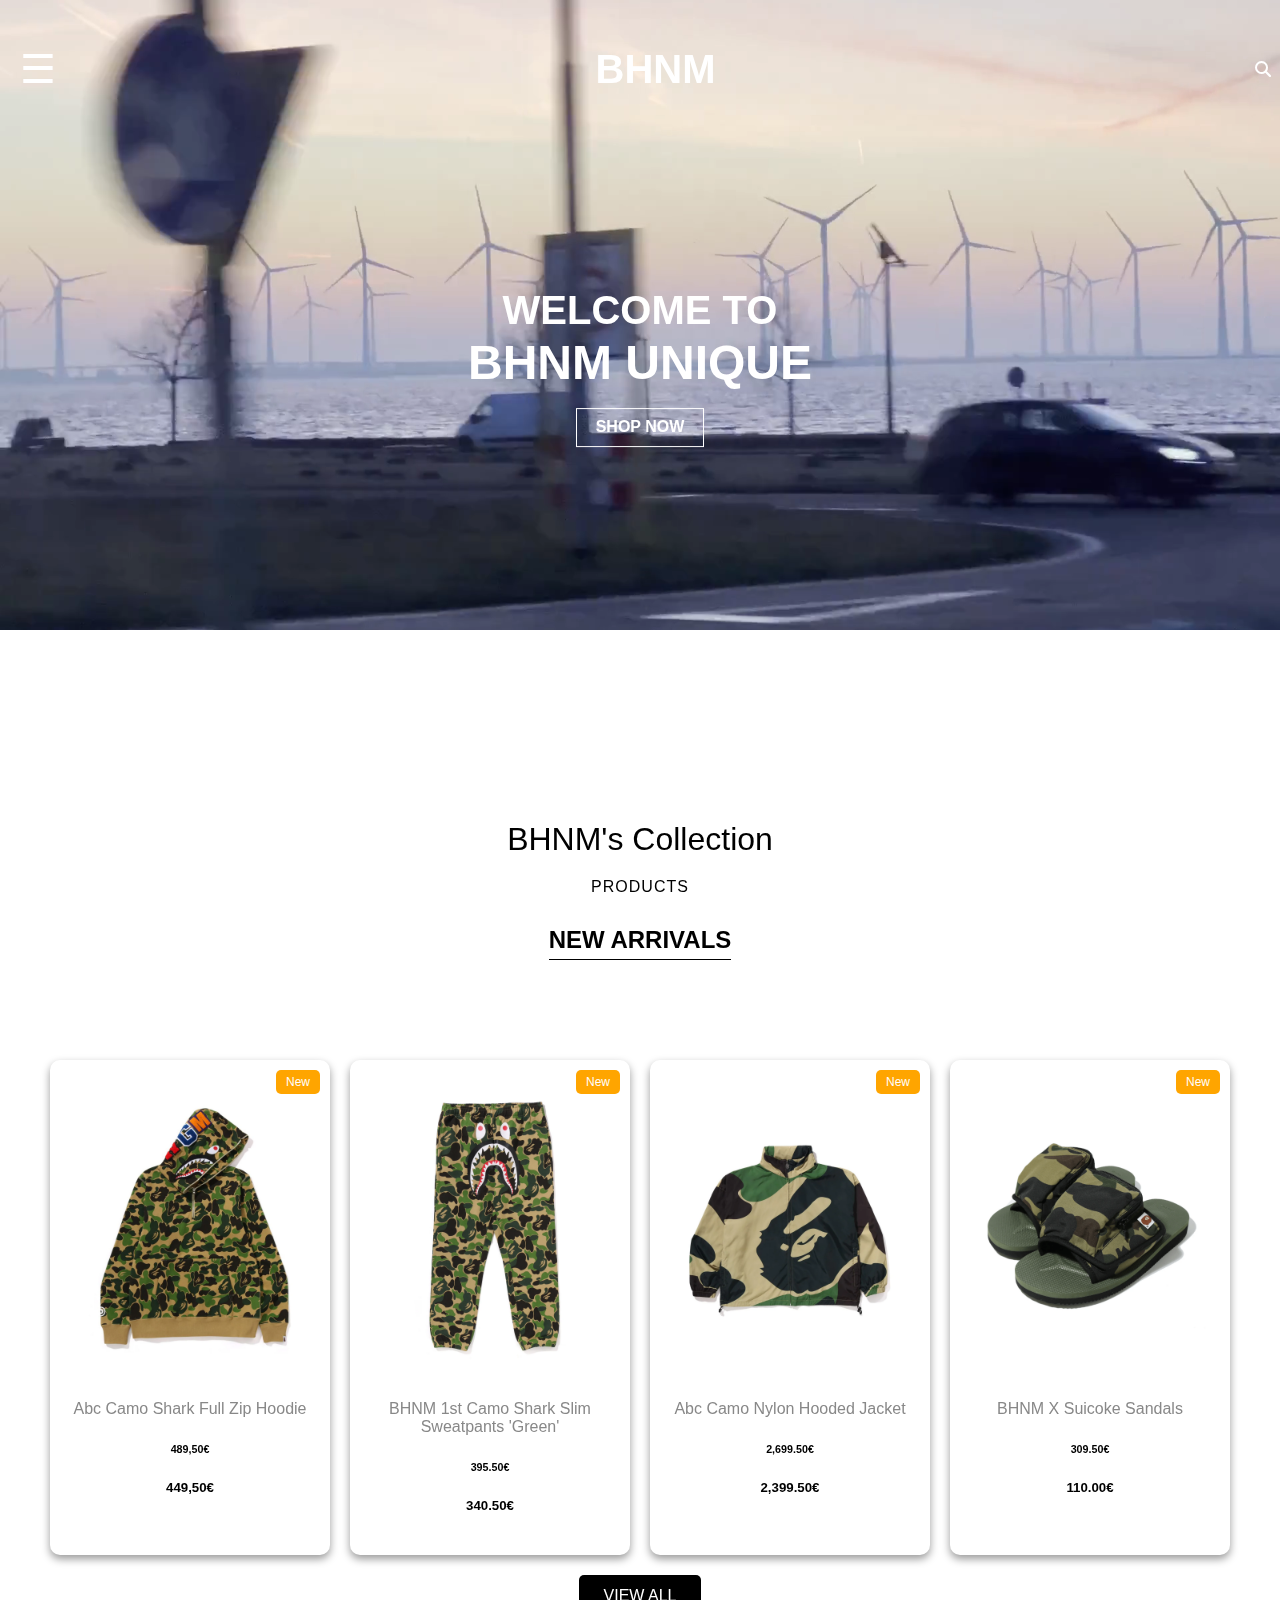
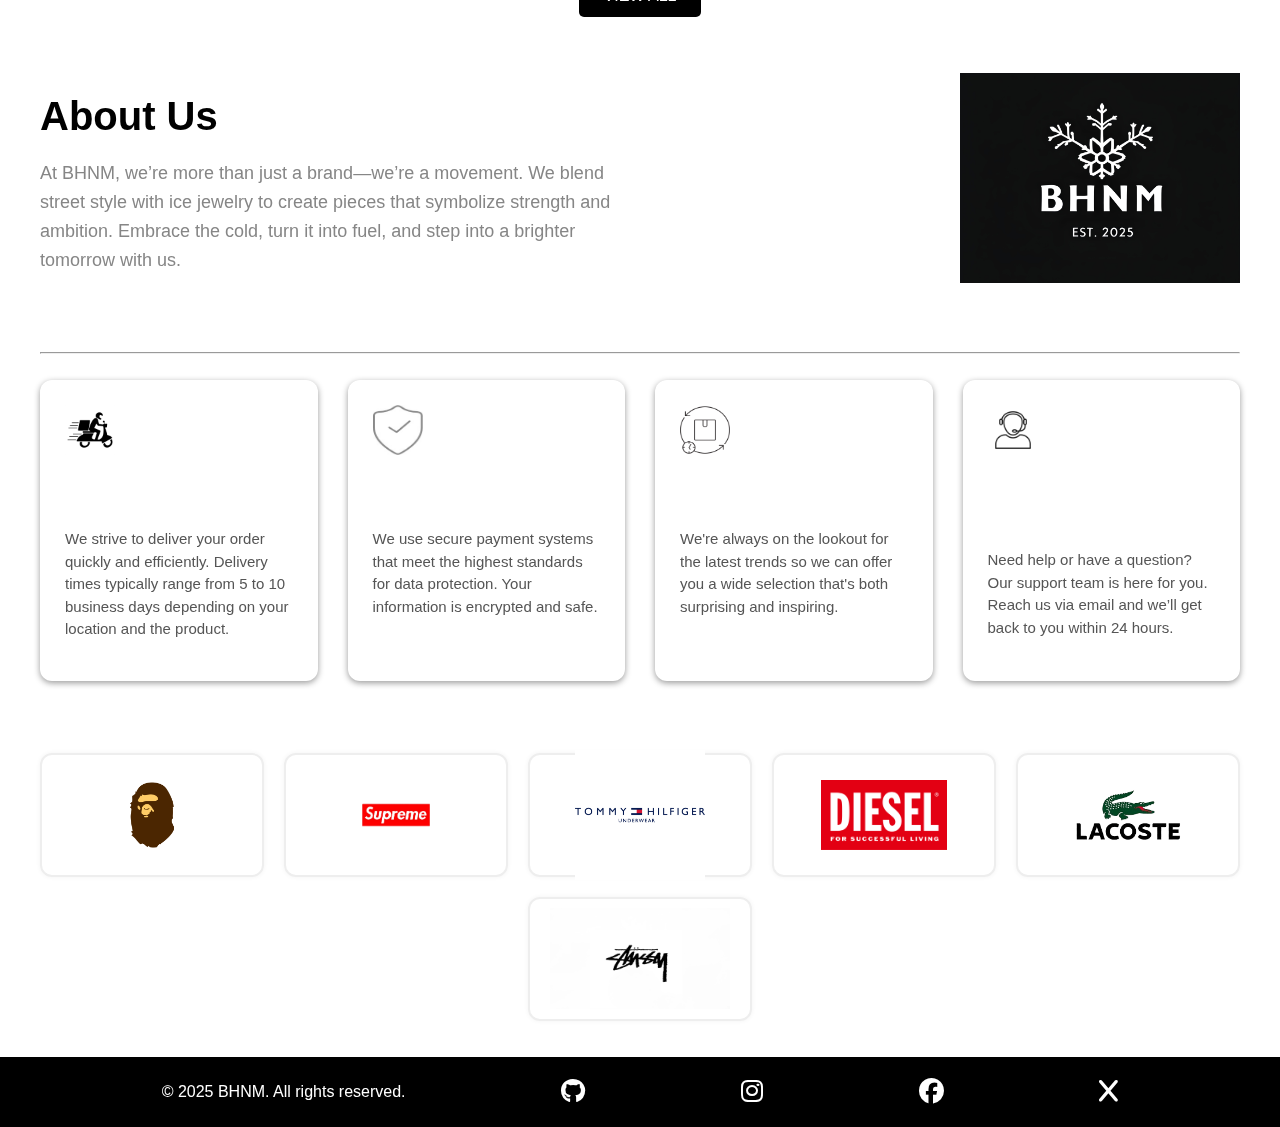
==== commit 5271c80b: "Add files via upload" ====
--- a/index.html
+++ b/index.html
@@ -26,7 +26,7 @@
 
 <div class="icons">
     <i class="fa-solid fa-magnifying-glass"></i>
-<i class="fa-solid fa-bag-shopping" style="color: #ffffff;"></i>
+        <i class="fa-solid fa-bag-shopping"></i>
 </div>
 
 </nav>
@@ -55,32 +55,32 @@
     </section>
         <div class="products-grid">
             <div class="product-card">
-                <span class="off">New</span>
+                <span class="new">New</span>
                 <img src="img/bape1.jpg" >
                 <p>Abc Camo Shark Full Zip Hoodie</p>
                 <h6>489,50€</h6>
                 <h5>449,50€</h5>
             </div>
             <div class="product-card">
-                <span class="off">New</span>
+                <span class="new">New</span>
                 <img src="img/bape2.jpg" >
-                <p>BAPE 1st Camo Shark Slim Sweatpants 'Green'</p>
+                <p>BHNM 1st Camo Shark Slim Sweatpants 'Green'</p>
                 <h6>395.50€</h6>
                 <h5>340.50€</h5>
             </div>
             <div class="product-card">
-                <span class="off">New</span>
-                <img src="img/bape3.jpg" >
-                <p>BAPE STA #1 MENS</p>
-                <h6>309.50€</h6>
-                <h5>110.00€</h5>
-            </div>
-            <div class="product-card">
-                <span class="off">New</span>
+                <span class="new">New</span>
                 <img src="img/bape4.jpg">
                 <p>Abc Camo Nylon Hooded Jacket</p>
                 <h6>2,699.50€</h6>
                 <h5>2,399.50€</h5>
+            </div>
+            <div class="product-card">
+                <span class="new">New</span>
+                <img src="img/bape9.png" >
+                <p>BHNM X Suicoke Sandals</p>
+                <h6>309.50€</h6>
+                <h5>110.00€</h5>
             </div>
         </div>
 
@@ -129,7 +129,14 @@
 <br>    
 <br>    
 
-
+<ul class="brand-logos">
+  <li><img src="img/bapelogo.jpg"></li>
+  <li><img src="img/supreme.png" ></li>
+  <li><img src="img/tommy.png" style="max-height: 130px;"></li>
+  <li><img src="img/diesel.png" ></li>
+  <li><img src="img/lacoste.png" style="max-height:130px;"></li>
+  <li><img src="img/stussy.jpg" style="max-height:130px;"></li>
+</ul>
 
 
 <footer class="f1">
--- a/css/style.css
+++ b/css/style.css
@@ -42,6 +42,11 @@
 }
 
 
+nav {
+    display: flex;
+    align-items: center;
+}
+
 nav ul li {
     cursor: pointer;
 }
@@ -56,11 +61,10 @@
     color: white;
 }
 
+
 .icons {
     display: flex;
-    gap: 30px;
-    font-size: 2;
-    cursor: pointer;
+    gap: 15px;
 }
 
 .sidebar-menu {
@@ -258,7 +262,7 @@
     border-radius: 10px;
 }
 
-.product-card .off {
+.product-card .new {
     position: absolute;
     top: 10px;
     right: 10px;
@@ -311,8 +315,6 @@
 .view-all-btn:focus {
     outline: none; 
 }
-
-
 
 
  .about-container {
@@ -469,44 +471,44 @@
 }
 
 .brand-section {
-      padding: 40px 20px;
-    }
-
-    .brand-logos {
-      display: flex;
-      justify-content: center;
-      align-items: center;
-      flex-wrap: wrap;
-      gap: 20px;
-      padding: 20px;
-      list-style: none;
-      cursor: pointer;
-    }
-
-    .brand-logos li {
-      border: 2px solid #eee;
-      border-radius: 12px;
-      padding: 20px;
-      flex: 1 1 150px;
-      max-width: 180px;
-      height: 80px;
-      display: flex;
-      align-items: center;
-      justify-content: center;
-      background-color: #fff;
-      box-shadow: 0 0 5px rgba(0, 0, 0, 0.05);
-      transition: transform 0.2s ease;
-    }
-
-    .brand-logos li:hover {
-      transform: scale(1.05);
-    }
-
-    .brand-logos img {
-      max-height: 40px;
-      max-width: 100%;
-      object-fit: contain;
-    }
+    padding: 40px 20px;
+}
+
+.brand-logos {
+    display: flex;
+    justify-content: center;
+    align-items: center;
+    flex-wrap: wrap;
+    gap: 20px;
+    padding: 20px;
+    list-style: none;
+    cursor: pointer;
+}
+
+.brand-logos li {
+    border: 2px solid #eee;
+    border-radius: 12px;
+    padding: 20px;
+    flex: 1 1 150px;
+    max-width: 180px;
+    height: 80px;
+    display: flex;
+    align-items: center;
+    justify-content: center;
+    background-color: #fff;
+    box-shadow: 0 0 5px rgba(0, 0, 0, 0.05);
+    transition: transform 0.2s ease;
+}
+
+.brand-logos li:hover {
+    transform: scale(1.05);
+}
+
+.brand-logos img {
+    max-height: 70px;
+    max-width: 100%;
+    object-fit: contain;
+}
 
 footer {
     background-color: black;
@@ -538,7 +540,7 @@
         @media (min-width: 230px) and (max-width:768px) {
 
             header{
-              margin-bottom: -560px;
+              margin-bottom: -530px;
 
             }
 
@@ -566,7 +568,7 @@
               .top-text {
                   position: absolute;
                   top: 50%; left: 50%;
-                  transform: translate(-50%, -220%);
+                  transform: translate(-50%, -205%);
                   text-align: center;
                   color: #fff;
                   font-size: 16px;
@@ -612,7 +614,7 @@
             }
 
             .brand-logos img {
-                 max-height: 30px;
+                 max-height: 60px;
             }
             
         }
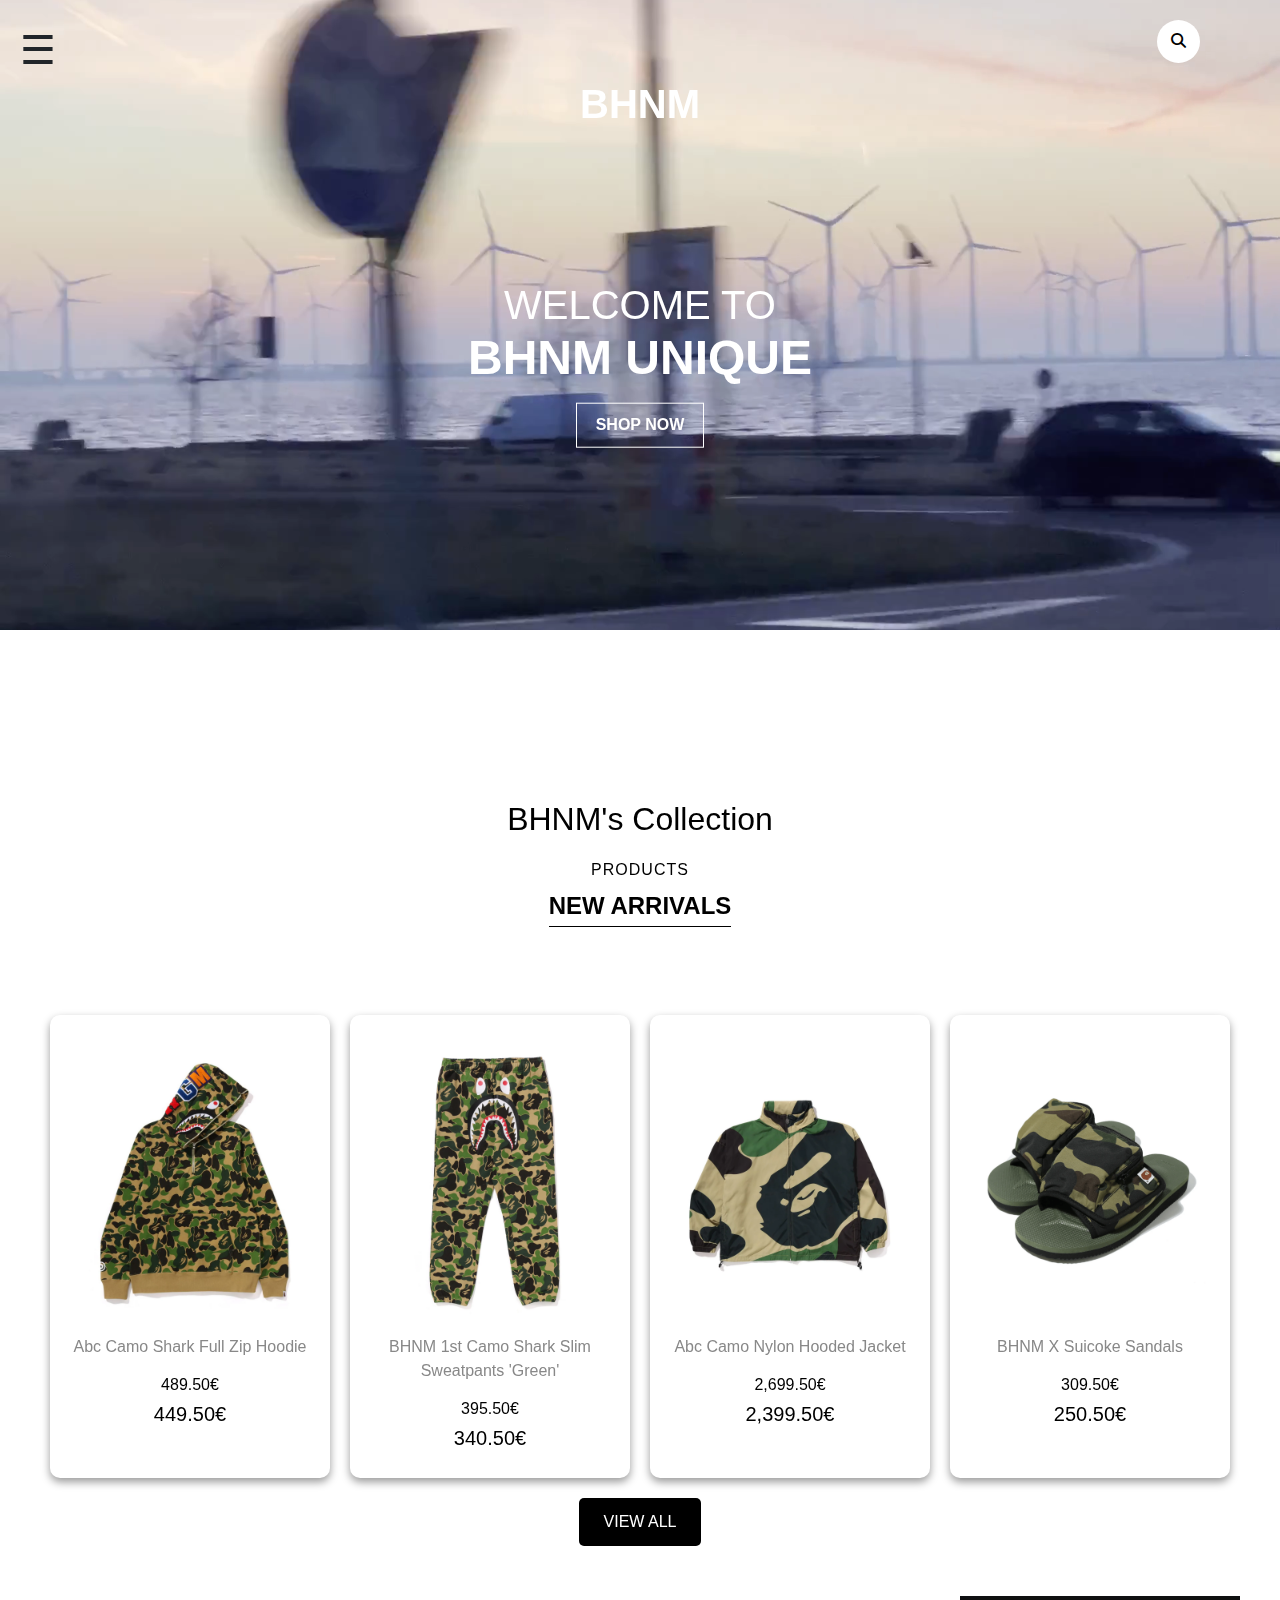
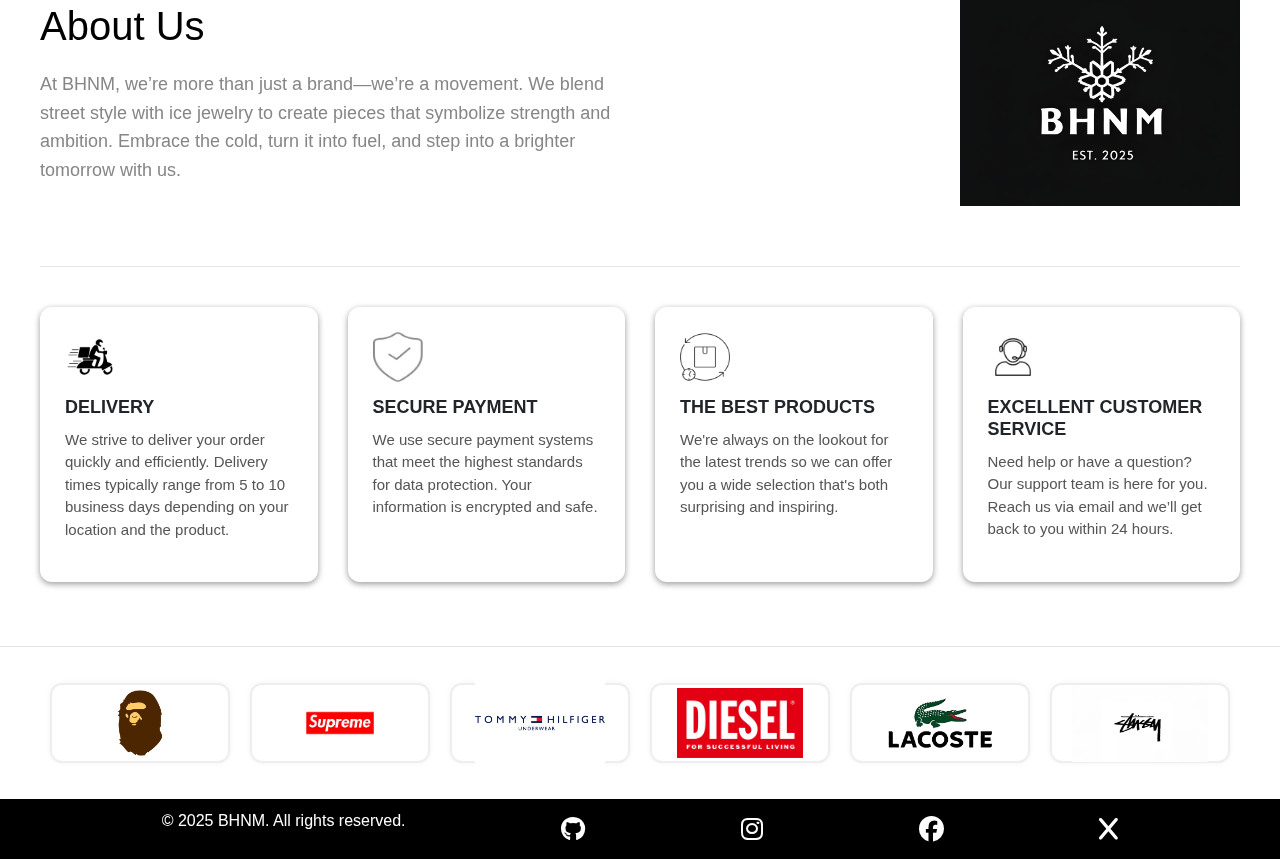
==== commit 98d9e775: "Add files via upload" ====
--- a/index.html
+++ b/index.html
@@ -6,6 +6,7 @@
     <meta name="viewport" content="width=device-width, initial-scale=1">
     <link rel="stylesheet" type="text/css" href="css/style.css">
     <link rel="stylesheet" type="text/css" href="https://cdnjs.cloudflare.com/ajax/libs/font-awesome/6.7.2/css/all.min.css">
+        <link href="css/bootstrap.min.css" rel="stylesheet">
     <link rel="Icon" type="jpg" href="img/BNHM.jpg">
     <title>BHNM Website</title>
 </head>
@@ -15,6 +16,19 @@
     <div class="menu-toggle" >&#9776;</div>
     <a href="#"><h1 class="rotate-logo">BHNM</h1></a>
 
+
+    <div class="search-icon">
+    <i class="fas fa-search"></i>
+  </div>
+
+  <div id="searchOverlay" class="search-overlay hidden">
+    <div class="search-box">
+      <input type="text" id="searchInput" class="form-control" placeholder="Search..." />
+      <button class="btn btn-primary" onclick="performSearch()"><i class="fas fa-search"></i></button>
+    </div>
+  </div>
+
+
 <div class="sidebar-menu" >
     <span class="close-btn">&times;</span>
     <ul>
@@ -23,24 +37,19 @@
         <li><a href="contact.html">CONTACT US</a></li>
     </ul>
 </div>
-
-<div class="icons">
-    <i class="fa-solid fa-magnifying-glass"></i>
-        <i class="fa-solid fa-bag-shopping"></i>
-</div>
-
+     
 </nav>
 
         <div class="video-container">
-            <video autoplay muted loop>
-                <source src="img/video.mp4" type="video/mp4">
-            </video>
-        </div>
+        <video autoplay muted loop>
+            <source src="img/video.mp4" type="video/mp4">
+        </video>
+    </div>
 
-        <div class="top-text">
-  <h1>WELCOME TO<br><span>BHNM UNIQUE</span></h1>
-  <a href="shop.html" class="shop-btn">SHOP NOW</a>
-</div>
+     <div class="top-text">
+        <h1>WELCOME TO<br><span>BHNM UNIQUE</span></h1>
+        <a href="shop.html" class="shop-btn">SHOP NOW</a>
+    </div>
 
     </header>
 
@@ -54,33 +63,29 @@
           <h2 class="h2-new">NEW ARRIVALS</h2>
     </section>
         <div class="products-grid">
-            <div class="product-card">
-                <span class="new">New</span>
+            <div class="product-card" data-toggle="modal" data-target="#productModal" data-name="Abc Camo Shark Full Zip Hoodie" data-price="449.50€" data-image="img/bape1.jpg" data-description="Relaxed fit hoodie with camo design.">
                 <img src="img/bape1.jpg" >
                 <p>Abc Camo Shark Full Zip Hoodie</p>
-                <h6>489,50€</h6>
-                <h5>449,50€</h5>
+                <h6>489.50€</h6>
+                <h5>449.50€</h5>
             </div>
-            <div class="product-card">
-                <span class="new">New</span>
+            <div class="product-card" data-toggle="modal" data-target="#productModal" data-name="BHNM 1st Camo Shark Slim Sweatpants 'Green'" data-price="340.50€" data-image="img/bape2.jpg" data-description="Regular fit sweat pants with camo design.">
                 <img src="img/bape2.jpg" >
                 <p>BHNM 1st Camo Shark Slim Sweatpants 'Green'</p>
                 <h6>395.50€</h6>
                 <h5>340.50€</h5>
             </div>
-            <div class="product-card">
-                <span class="new">New</span>
-                <img src="img/bape4.jpg">
+            <div class="product-card" data-toggle="modal" data-target="#productModal" data-name="Abc Camo Nylon Hooded Jacket" data-price="2,399.50€" data-image="img/bape4.jpg" data-description="Nylon hooded jacket with camo design.">
+                <img src="img/bape4.jpg" >
                 <p>Abc Camo Nylon Hooded Jacket</p>
                 <h6>2,699.50€</h6>
                 <h5>2,399.50€</h5>
             </div>
-            <div class="product-card">
-                <span class="new">New</span>
+            <div class="product-card" data-toggle="modal" data-target="#productModal" data-name="BHNM STA #1 MENS" data-price="250.00€" data-image="img/bape9.png" data-description="Stylish sneakers for men.">
                 <img src="img/bape9.png" >
                 <p>BHNM X Suicoke Sandals</p>
                 <h6>309.50€</h6>
-                <h5>110.00€</h5>
+                <h5>250.50€</h5>
             </div>
         </div>
 
@@ -126,8 +131,11 @@
       </div>
     </div>
   </div>
+
 <br>    
 <br>    
+    <hr>
+
 
 <ul class="brand-logos">
   <li><img src="img/bapelogo.jpg"></li>
@@ -137,6 +145,28 @@
   <li><img src="img/lacoste.png" style="max-height:130px;"></li>
   <li><img src="img/stussy.jpg" style="max-height:130px;"></li>
 </ul>
+
+<div class="modal fade" id="productModal" tabindex="-1" role="dialog" aria-labelledby="productModalLabel" aria-hidden="true">
+    <div class="modal-dialog" role="document">
+        <div class="modal-content">
+            <div class="modal-header">
+                <h5 class="modal-title" id="productModalLabel">Product Details</h5>
+                </button>
+            </div>
+            <div class="modal-body">
+                <img id="modalImage" class="img-fluid" alt="Product Image">
+                <h3 id="modalName"></h3>
+                <p id="modalDescription"></p>
+                <h4 id="modalPrice"></h4>
+            </div>
+            <div class="modal-footer">
+                <button type="button" class="btn btn-white" data-dismiss="modal">Close</button>
+                <button type="button" class="btn btn-darker" onclick="addToCart()">Add to Cart</button>
+            </div>
+        </div>
+    </div>
+</div>
+
 
 
 <footer class="f1">
@@ -149,7 +179,8 @@
 
 
 
-
+<script src="js/jquery-3.7.1.min.js"></script>
+<script src="js/bootstrap.bundle.min.js"></script>
     <script type="text/javascript" src="js/main.js"></script>
 </body>
 </html>
--- a/css/style.css
+++ b/css/style.css
@@ -7,26 +7,26 @@
 }
 
 header {
-    position: relative;
-    height: 100vh;
-    overflow: hidden;
-      margin-bottom: -250px;
+    position: relative !important;
+    height: 100vh !important;
+    overflow: hidden !important;
+      margin-bottom: -250px !important ;
 
 }
 
 .header1 {
-    position: relative;
-    height: 100vh;
-    overflow: hidden;
-    margin-bottom: -700px;
+    position: relative !important;
+    height: 100vh !important;
+    overflow: hidden !important;
+    margin-bottom: -700px !important;
 
 }
 
 .header2 {
-    position: relative;
-    height: 100vh;
-    overflow: hidden;
-    margin-bottom: -650px;
+    position: relative !important;
+    height: 100vh !important;
+    overflow: hidden !important;
+    margin-bottom: -650px !important;
 }
 
 nav {
@@ -38,7 +38,7 @@
     position: absolute;
     width: 100%;
     z-index: 1;
-    
+
 }
 
 
@@ -63,56 +63,112 @@
 
 
 .icons {
-    display: flex;
-    gap: 15px;
-}
+    display: flex !important;
+    gap: 15px !important;
+    cursor: pointer !important;
+}
+
+.search-icon {
+      position: fixed !important;
+      top: 20px !important;
+      right: 80px !important;
+      font-size: 15px !important;
+      cursor: pointer !important;
+      z-index: 1000 !important;
+      color: black !important;
+      background: white !important;
+      padding: 10px 14px !important;
+      border-radius: 50px !important;
+    }
+
+    .search-overlay {
+      position: fixed ;
+      top: 0;
+      left: 0;
+      width: 100%;
+      height: 40vh;
+      background-color: white;
+      border: 1px solid black;
+      z-index: 999;
+      display: flex;
+      flex-direction: column;
+      justify-content: center;
+      align-items: center;
+      transition: all 0.3s ease;
+    }
+
+    .search-overlay.hidden {
+      display: none;
+    }
+
+    .search-box {
+      display: flex;
+      gap: 10px;
+      align-items: center;
+      margin-bottom: 30px;
+      width: 50%;
+    }
+
+    .search-box input {
+      width: 700%;
+      padding: 12px 20px;
+      font-size: 16px;
+    }
+
+    .search-box button {
+      padding: 10px 16px;
+      font-size: 18px;
+    }
+
 
 .sidebar-menu {
-    position: fixed;
-    top: 0;
-    left: -120%;
-    width: 35%;
-    height: 100%;
-    background-color: white;
-    color: black;
-    z-index: 999;
-    transition: left 0.3s ease;
-    padding: 40px 20px;
-    box-shadow: 2px 0 10px rgba(0,0,0,0.1);
+    position: fixed !important;
+    top: 0 !important;
+    left: -120% !important;
+    width: 35% !important;
+    height: 100% !important;
+    background-color: white !important;
+    color: black !important;
+    z-index: 999 !important;
+    transition: left 0.3s ease !important;
+    padding: 40px 20px !important;
+    box-shadow: 2px 0 10px rgba(0,0,0,0.1) !important;
 }
 
 .sidebar-menu.active {
-    left: 0;
+    left: 0 !important;
 }
 
 .sidebar-menu .close-btn {
-    position: absolute;
-    top: 20px;
-    right: 20px;
-    font-size: 40px;
-    cursor: pointer;
+    position: absolute !important;
+    top: 20px !important;
+    right: 20px !important;
+    font-size: 40px !important;
+    cursor: pointer !important;
 }
 
 .sidebar-menu ul {
-    list-style: none;
-    padding: 60px 0 0 0;
+    list-style: none !important;
+    padding: 60px 0 0 0 !important;
 }
 
 .sidebar-menu ul li {
-    padding: 15px 0;
-    border-bottom: 1px solid #eee;
+    padding: 15px 0 !important;
+    border-bottom: 1px solid #eee !important;
 }
 
 .sidebar-menu ul li a {
-    text-decoration: none;
-    color: black;
-    font-weight: 600;
-    letter-spacing: 1px;
-}
+    text-decoration: none !important;
+    color: black !important;
+    font-weight: 600 !important;
+    letter-spacing: 1px !important;
+}
+
 
 .menu-toggle {
-    font-size: 40px;
-    cursor: pointer;
+    font-size: 40px !important;
+    cursor: pointer !important; 
+    margin-right: 20px !important; 
 }
 
 section {
@@ -121,12 +177,15 @@
 }
 
 .rotate-logo {
-    font-size: 40px;
-    font-weight: bold;
-    color: white;
-    animation: rotate360 5s linear infinite;
-    cursor: pointer;
-}
+    font-size: 40px !important;
+    font-weight: bold !important;
+    color: white !important;
+    animation: rotate360 5s linear infinite !important;
+    cursor: pointer !important;
+    flex-grow: 1 !important; 
+    text-align: center !important;
+}
+
 
 @keyframes rotate360 {
     from {
@@ -155,41 +214,44 @@
 }
 
 .top-text {
-  position: absolute;
-  top: 50%; left: 50%;
-  transform: translate(-50%, -90%);
-  text-align: center;
-  color: #fff;
-  padding: 24px;
-  border-radius: 8px;
+    position: absolute;
+    top: 50%;
+    left: 50%;
+    transform: translate(-50%, -90%);
+    text-align: center;
+    color: #fff;
+    padding: 24px;
+    border-radius: 8px;
 }
 
 .top-text h1 {
-  margin: 0;
-  font-size: 40px;
-  line-height: 1.2;
-}
+    margin: 0;
+    font-size: 40px;
+    line-height: 1.2;
+}
+
 .top-text h1 span {
-  display: block;
-  font-size: 48px;
-  font-weight: bold;
+    display: block;
+    font-size: 48px;
+    font-weight: bold;
 }
 
 .shop-btn {
-  display: inline-block;
-  margin-top: 1rem;
-  padding:9.6px 19.2px;
-  background: transparent;
-  color: white;
-  font-weight: bold;
-  text-decoration: none;
-  border: 1px solid white;
-  transition: background .3s;
-}
+    display: inline-block;
+    margin-top: 1rem;
+    padding: 9.6px 19.2px;
+    background: transparent;
+    color: white;
+    font-weight: bold;
+    text-decoration: none;
+    border: 1px solid white;
+    transition: background .3s;
+}
+
 .shop-btn:hover {
-  background: black;
-  color: white;
-  border: 1px solid black;
+    background: black;
+    color: white;
+    border: 1px solid black;
 }
 
 section {
@@ -233,7 +295,7 @@
     padding: 50px;
 }
 
-..product-section h1, .product-section h2, .product-section h3 {
+.product-section h1, .product-section h2, .product-section h3 {
     margin: 10px 0; 
     color: black;
 }
@@ -244,6 +306,7 @@
     gap: 20px;
     justify-content: center;
     margin-top: 0; 
+    cursor: pointer;
 }
 
 .product-card {
@@ -315,6 +378,39 @@
 .view-all-btn:focus {
     outline: none; 
 }
+
+
+.modal-content {
+    text-align: center;
+    color: black;
+}
+
+.modal-body img {
+    max-width: 50%;
+    height: auto;
+    margin-bottom: 0px;
+}
+
+.modal-footer .btn {
+    margin: 0 10px;
+}
+
+.btn-darker {
+  background-color: black; 
+  color: white;
+  border: 1px solid black;
+}
+
+.btn-darker:hover {
+  background-color: white;
+  color: black;
+}
+
+.btn-white {
+    background-color: #333;
+    color: white;
+}
+
 
 
  .about-container {
@@ -511,19 +607,19 @@
 }
 
 footer {
-    background-color: black;
-    color: white;
-    padding: 10px;
-    text-align: center;
-    display: flex;
-    justify-content: space-evenly;
-    align-items: center;
-    gap: 4px;
+    background-color: black !important;
+    color: white !important;
+    padding: 10px !important;
+    text-align: center !important;
+    display: flex !important;
+    justify-content: space-evenly !important;
+    align-items: center !important;
+    gap: 4px !important;
 }
 
 footer i {
-    cursor: pointer;
-    font-size: 25px;
+    cursor: pointer !important;
+    font-size: 25px !important;
 }
 
 footer .f1 {
@@ -540,17 +636,17 @@
         @media (min-width: 230px) and (max-width:768px) {
 
             header{
-              margin-bottom: -530px;
+              margin-bottom: -530px !important;
 
             }
 
             .header1 {
-              margin-bottom: -500px;
+              margin-bottom: -500px !important;
 
             }
 
             .header2 {
-              margin-bottom: -700px;
+              margin-bottom: -700px !important;
 
             }
               .about-text h1 {
@@ -626,7 +722,7 @@
             }
 
             .header1 {
-              margin-bottom: -700px;
+              margin-bottom: -700px !important;
 
             }
 
@@ -691,20 +787,20 @@
           }
 
           .about-logo {
-            order: 2; 
-            text-align: center;
-            margin-top: 20px;
+            order: 2 !important; 
+            text-align: center !important;
+            margin-top: 20px !important;
           }
 
           .about-text {
-            order: 1;
+            order: 1 !important;
           }
         }
 
 
         @media (min-width: 1025px) {
             .menu-toggle {
-                display: none;
+                display: none !important;
             }
 
             
@@ -713,12 +809,12 @@
         @media (min-width:890px ) and (max-width: 1159px) {
 
         .products {
-                display: grid;
-                grid-template-columns: repeat(3, 1fr);
-                gap: 10px;
+                display: grid !important;
+                grid-template-columns: repeat(3, 1fr) !important;
+                gap: 10px !important;
         }
         .header1 {
-                margin-bottom: -700px;
+                margin-bottom: -700px !important;
 
              }
 
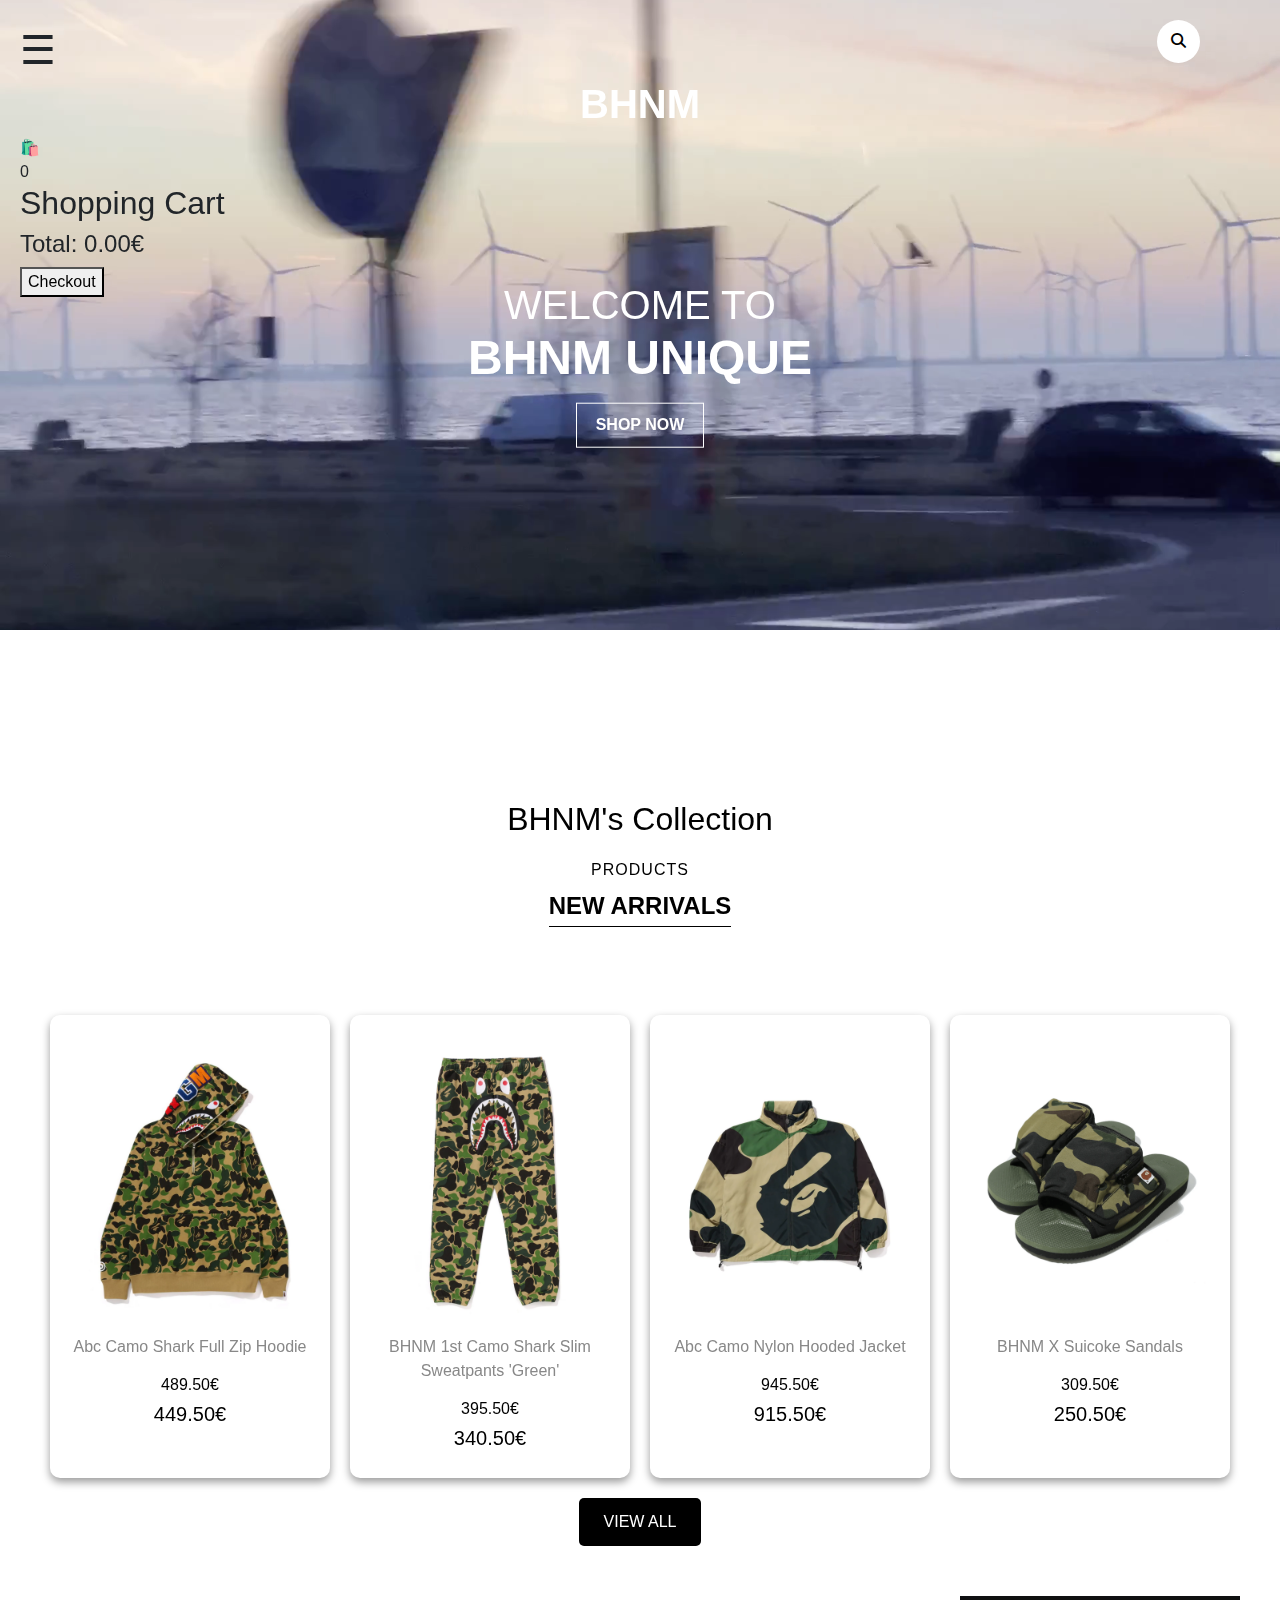
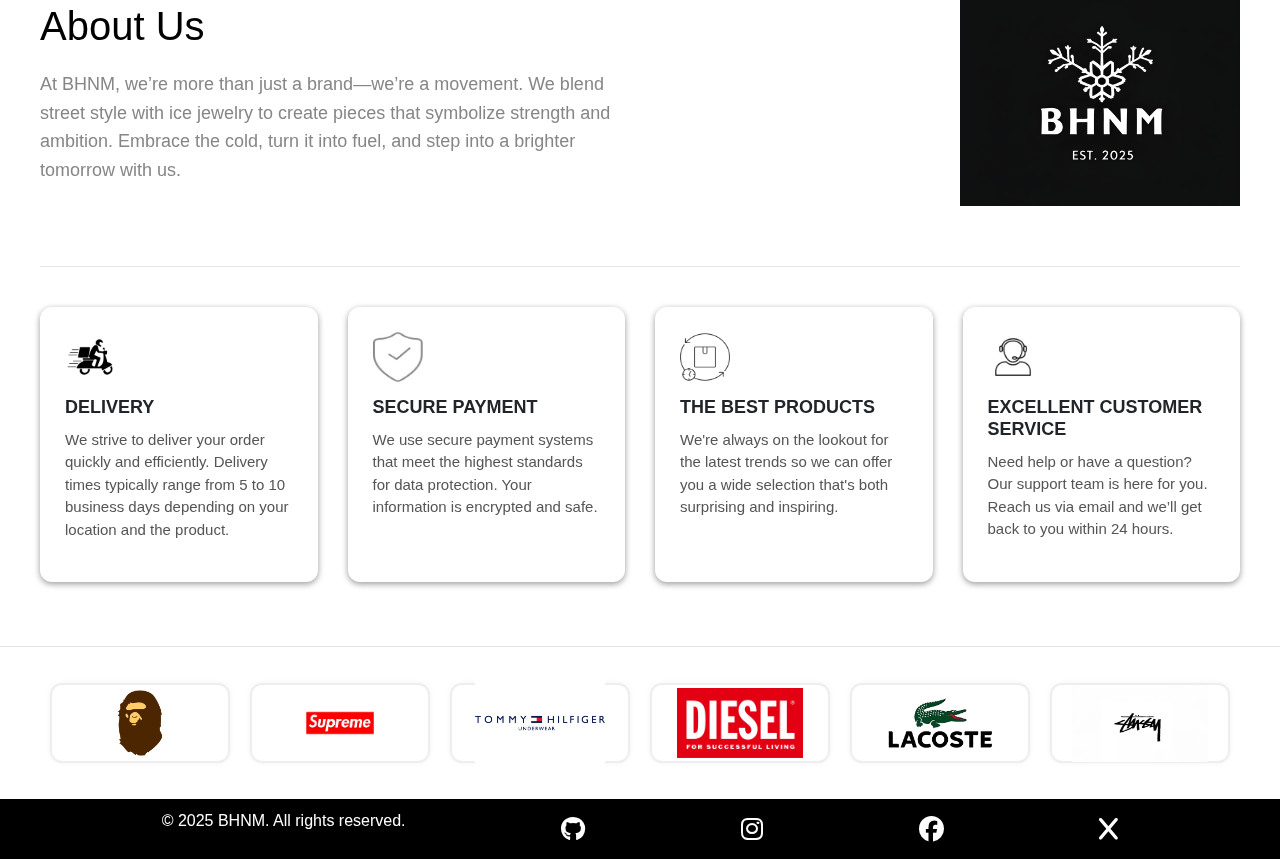
==== commit 2e6ebba2: "Add files via upload" ====
--- a/index.html
+++ b/index.html
@@ -16,6 +16,7 @@
     <div class="menu-toggle" >&#9776;</div>
     <a href="#"><h1 class="rotate-logo">BHNM</h1></a>
 
+    
 
     <div class="search-icon">
     <i class="fas fa-search"></i>
@@ -28,6 +29,21 @@
     </div>
   </div>
 
+   <div class="cart-icon" id="cartIcon">
+    🛍️
+    <div class="count" id="cartCount">0</div>
+</div>
+
+<div class="cart-sidebar hidden" id="cartSidebar">
+    <div class="cart-header">
+        <h2>Shopping Cart</h2>
+    </div>
+    <div class="cart-items" id="cartItems"></div>
+    <div class="cart-total">
+        <h4>Total: <span id="cartTotal">0.00€</span></h4>
+    </div>
+    <button id="checkoutBtn" onclick="checkout()">Checkout</button>
+</div>
 
 <div class="sidebar-menu" >
     <span class="close-btn">&times;</span>
@@ -75,13 +91,13 @@
                 <h6>395.50€</h6>
                 <h5>340.50€</h5>
             </div>
-            <div class="product-card" data-toggle="modal" data-target="#productModal" data-name="Abc Camo Nylon Hooded Jacket" data-price="2,399.50€" data-image="img/bape4.jpg" data-description="Nylon hooded jacket with camo design.">
+            <div class="product-card" data-toggle="modal" data-target="#productModal" data-name="Abc Camo Nylon Hooded Jacket" data-price="915.50€" data-image="img/bape4.jpg" data-description="Nylon hooded jacket with camo design.">
                 <img src="img/bape4.jpg" >
                 <p>Abc Camo Nylon Hooded Jacket</p>
-                <h6>2,699.50€</h6>
-                <h5>2,399.50€</h5>
-            </div>
-            <div class="product-card" data-toggle="modal" data-target="#productModal" data-name="BHNM STA #1 MENS" data-price="250.00€" data-image="img/bape9.png" data-description="Stylish sneakers for men.">
+                <h6>945.50€</h6>
+                <h5>915.50€</h5>
+            </div>
+            <div class="product-card" data-toggle="modal" data-target="#productModal" data-name="BHNM STA #1 MENS" data-price="250.00€" data-image="img/bape9.png" data-description="Stylish Suicoke Sandals for men.">
                 <img src="img/bape9.png" >
                 <p>BHNM X Suicoke Sandals</p>
                 <h6>309.50€</h6>
@@ -161,7 +177,8 @@
             </div>
             <div class="modal-footer">
                 <button type="button" class="btn btn-white" data-dismiss="modal">Close</button>
-                <button type="button" class="btn btn-darker" onclick="addToCart()">Add to Cart</button>
+                <button type="button" class="btn btn-darker" onclick="addToCart()">Add to Shopping Cart</button>
+
             </div>
         </div>
     </div>
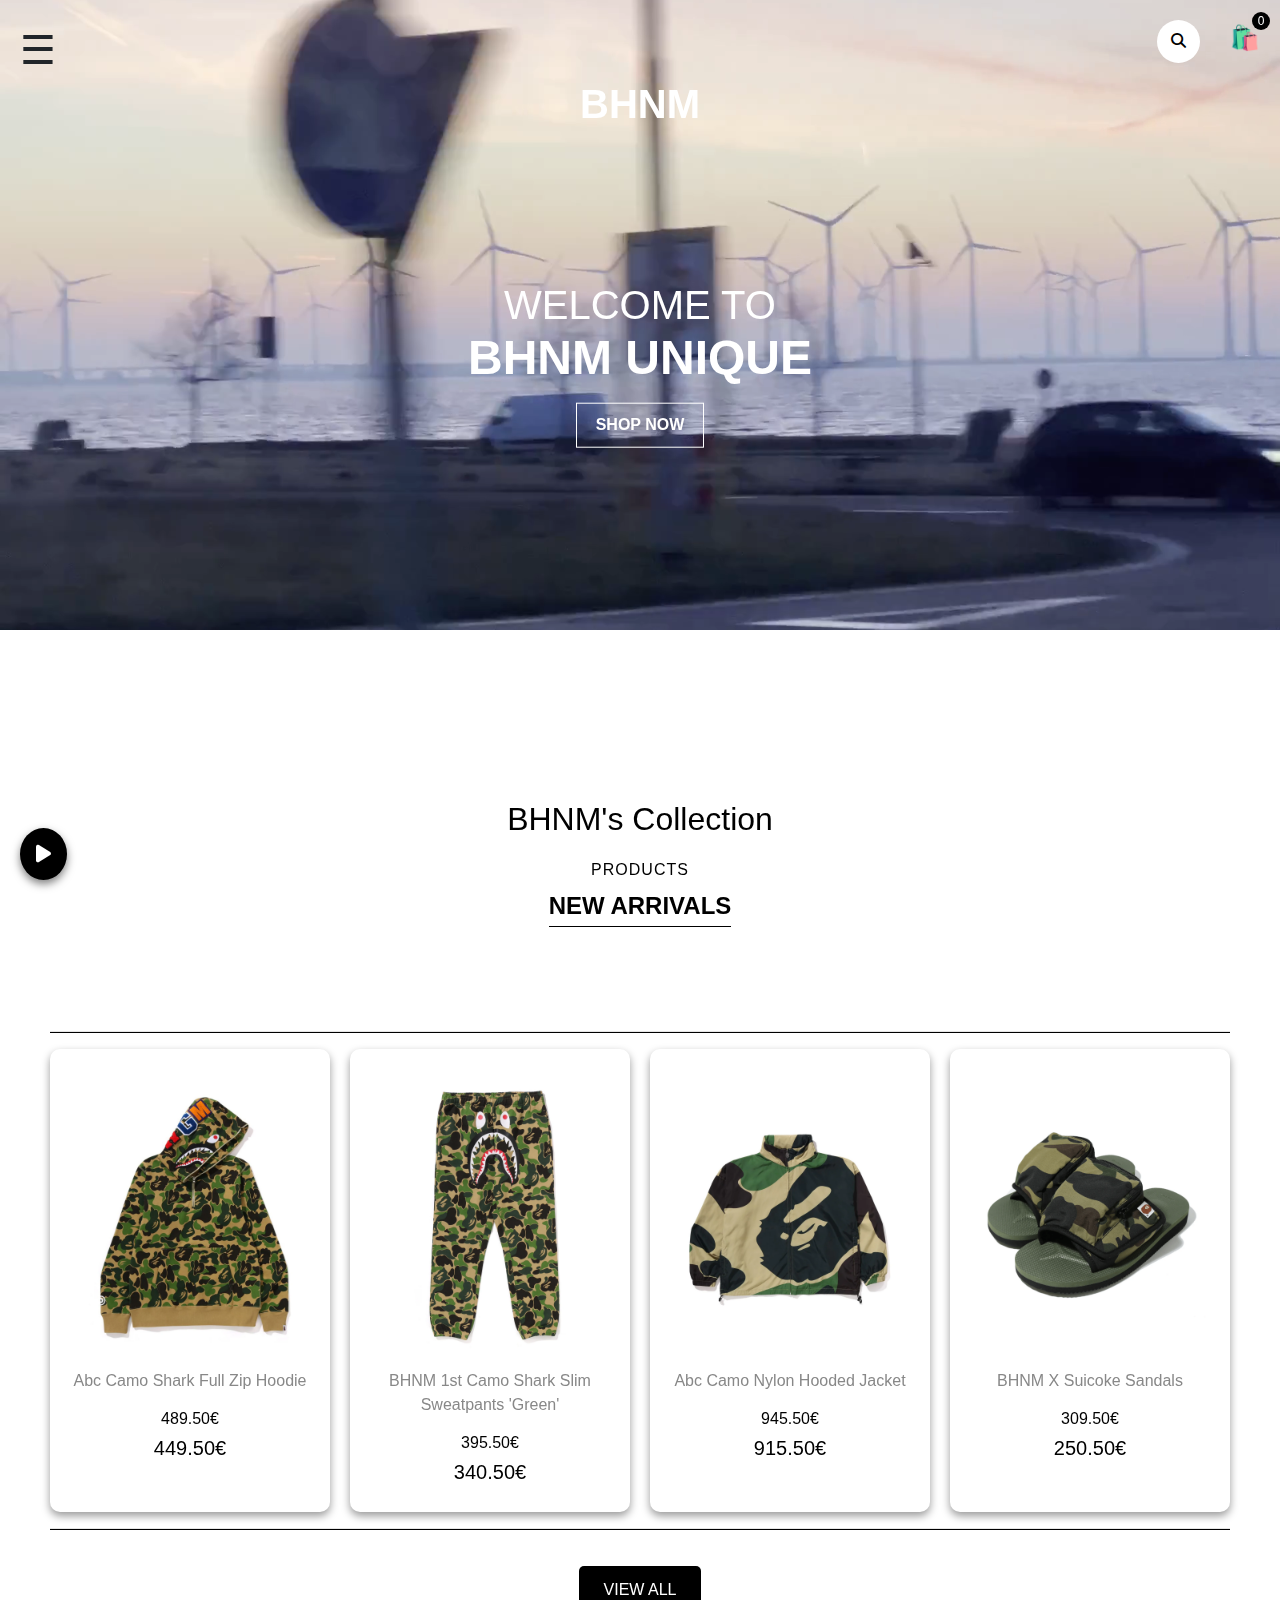
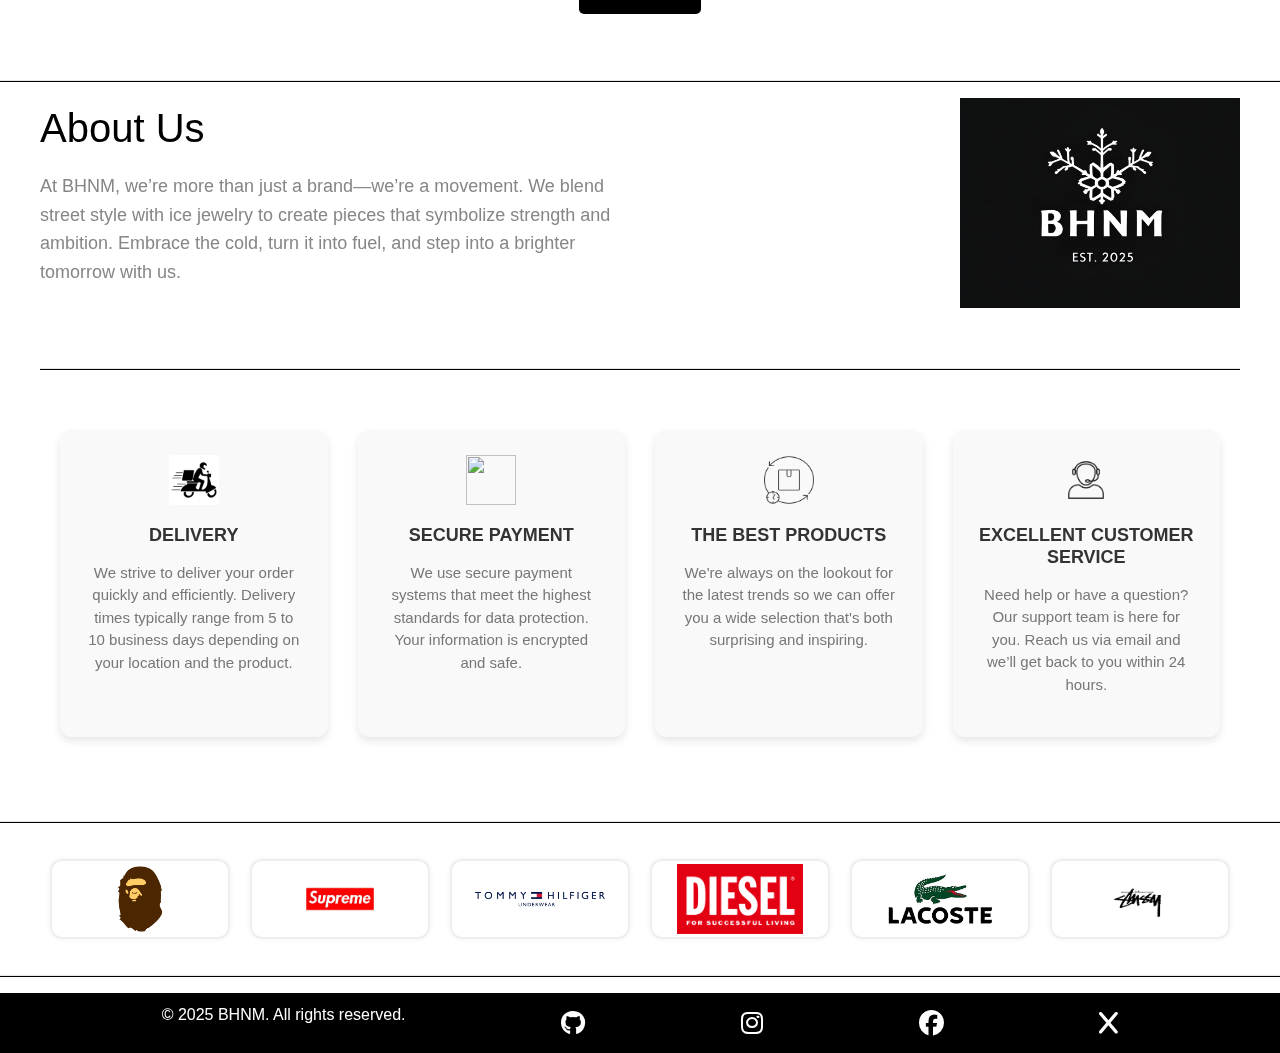
==== commit 5bbef130: "Add files via upload" ====
--- a/index.html
+++ b/index.html
@@ -1,4 +1,3 @@
-
 <!DOCTYPE html>
 <html lang="en">
 <head>
@@ -10,11 +9,31 @@
     <link rel="Icon" type="jpg" href="img/BNHM.jpg">
     <title>BHNM Website</title>
 </head>
+<style type="text/css">
+   @media (min-width: 230px) and (max-width:768px) {
+    #cartIcon {
+        display: none;
+    }
+
+    .btn-darker {
+        display: none;
+    }
+}
+</style>
 <body>
     <header>
+
+<div id="customAudioPlayer" class="audio-player">
+    <button id="playPauseBtn" class="play-pause-btn">
+        <i class="fas fa-play"></i>
+    </button>
+    <audio id="backgroundMusic" src="img/4AM.mp4"></audio>
+</div>
+
+
         <nav>
     <div class="menu-toggle" >&#9776;</div>
-    <a href="#"><h1 class="rotate-logo">BHNM</h1></a>
+    <h1 class="rotate-logo">BHNM</h1>
 
     
 
@@ -25,7 +44,7 @@
   <div id="searchOverlay" class="search-overlay hidden">
     <div class="search-box">
       <input type="text" id="searchInput" class="form-control" placeholder="Search..." />
-      <button class="btn btn-primary" onclick="performSearch()"><i class="fas fa-search"></i></button>
+      <button class="btn btn-darker" onclick="performSearch()"><i class="fas fa-search"></i></button>
     </div>
   </div>
 
@@ -78,6 +97,8 @@
           <p class="p-products">PRODUCTS</p>
           <h2 class="h2-new">NEW ARRIVALS</h2>
     </section>
+            <hr class="hr" style="border-bottom: 1px solid black; width: 100%;">
+
         <div class="products-grid">
             <div class="product-card" data-toggle="modal" data-target="#productModal" data-name="Abc Camo Shark Full Zip Hoodie" data-price="449.50€" data-image="img/bape1.jpg" data-description="Relaxed fit hoodie with camo design.">
                 <img src="img/bape1.jpg" >
@@ -97,19 +118,21 @@
                 <h6>945.50€</h6>
                 <h5>915.50€</h5>
             </div>
-            <div class="product-card" data-toggle="modal" data-target="#productModal" data-name="BHNM STA #1 MENS" data-price="250.00€" data-image="img/bape9.png" data-description="Stylish Suicoke Sandals for men.">
+            <div class="product-card" data-toggle="modal" data-target="#productModal" data-name="BHNM X Suicoke Sandals" data-price="250.00€" data-image="img/bape9.png" data-description="Stylish Suicoke Sandals for men.">
                 <img src="img/bape9.png" >
                 <p>BHNM X Suicoke Sandals</p>
                 <h6>309.50€</h6>
                 <h5>250.50€</h5>
             </div>
         </div>
+                <hr class="hr" style="border-bottom: 1px solid black; width: 100%;">
 
         <a href="shop.html"><button class="view-all-btn">VIEW ALL</button></a>
     </main>
 </section>
 
-
+<hr class="hr" style="border-bottom: 1px solid black; width: 100%;">
+    
  <div class="about-container">
     <div class="about-header">
       <div class="about-text">
@@ -121,7 +144,7 @@
       </div>
     </div>
 
-    <hr>
+<hr class="hr" style="border-bottom: 1px solid black; width: 100%;">
     <br>
 
     <div class="features">
@@ -131,7 +154,7 @@
         <p>We strive to deliver your order quickly and efficiently. Delivery times typically range from 5 to 10 business days depending on your location and the product.</p>
       </div>
       <div class="feature">
-        <img src="img/payment.jpg" >
+        <img src="img/payment.png" >
         <h3>SECURE PAYMENT</h3>
         <p>We use secure payment systems that meet the highest standards for data protection. Your information is encrypted and safe.</p>
       </div>
@@ -150,7 +173,7 @@
 
 <br>    
 <br>    
-    <hr>
+<hr class="hr" style="border-bottom: 1px solid black; width: 100%;">
 
 
 <ul class="brand-logos">
@@ -159,8 +182,11 @@
   <li><img src="img/tommy.png" style="max-height: 130px;"></li>
   <li><img src="img/diesel.png" ></li>
   <li><img src="img/lacoste.png" style="max-height:130px;"></li>
-  <li><img src="img/stussy.jpg" style="max-height:130px;"></li>
+  <li><img src="img/stussy.png" style="max-height:130px;"></li>
 </ul>
+
+<hr class="hr" style="border-bottom: 1px solid black; width: 100%;">
+
 
 <div class="modal fade" id="productModal" tabindex="-1" role="dialog" aria-labelledby="productModalLabel" aria-hidden="true">
     <div class="modal-dialog" role="document">
@@ -184,6 +210,57 @@
     </div>
 </div>
 
+<div class="modal fade" id="paymentSuccessModal" tabindex="-1" role="dialog" aria-labelledby="paymentSuccessModalLabel" aria-hidden="true">
+    <div class="modal-dialog" role="document">
+        <div class="modal-content">
+            <div class="modal-header">
+                <h5 class="modal-title" id="paymentSuccessModalLabel">Payment Successful</h5>
+                </button>
+            </div>
+            <div class="modal-body">
+                <p>Your payment was successful! The order will arrive in 2 or 3 days.</p>
+            </div>
+            <div class="modal-footer">
+                <button type="button" class="btn btn-darker" data-dismiss="modal">Close</button>
+            </div>
+        </div>
+    </div>
+</div>
+
+<div class="modal fade" id="checkoutModal" tabindex="-1" role="dialog" aria-labelledby="checkoutModalLabel" aria-hidden="true">
+    <div class="modal-dialog" role="document">
+        <div class="modal-content">
+            <div class="modal-header">
+                <h5 class="modal-title" id="checkoutModalLabel">Payment Information</h5>
+                </button>
+            </div>
+            <div class="modal-body">
+                <form id="paymentForm">
+                    <div class="form-group">
+                        <label for="cardName">Name on Card</label>
+                        <input type="text" class="form-control" id="cardName" placeholder="BHNM" required>
+                    </div>
+                    <div class="form-group">
+                        <label for="cardNumber">Card Number</label>
+                        <input type="text" class="form-control" id="cardNumber" placeholder="0000 0000 0000 0000" maxlength="19" required>
+                    </div>
+                    <div class="form-group">
+                        <label for="expiryDate">Expiry Date (MM/YY)</label>
+                        <input type="text" class="form-control" id="expiryDate" placeholder="MM/YY" maxlength="5" pattern="\d{2}/\d{2}" title="Expiry date must be in MM/YY format" required>
+                    </div>
+                    <div class="form-group">
+                        <label for="cvv">CVV</label>
+                        <input type="text" class="form-control" id="cvv" placeholder="000" maxlength="3" pattern="\d{3}" title="CVV must be 3 digits" required>
+                    </div>
+                    <button type="submit" class="btn btn-darker">Submit Payment</button>
+                </form>
+            </div>
+            <div class="modal-footer">
+                <button type="button" class="btn btn-darker" data-dismiss="modal">Close</button>
+            </div>
+        </div>
+    </div>
+</div>
 
 
 <footer class="f1">
@@ -196,6 +273,7 @@
 
 
 
+
 <script src="js/jquery-3.7.1.min.js"></script>
 <script src="js/bootstrap.bundle.min.js"></script>
     <script type="text/javascript" src="js/main.js"></script>
--- a/css/style.css
+++ b/css/style.css
@@ -18,7 +18,7 @@
     position: relative !important;
     height: 100vh !important;
     overflow: hidden !important;
-    margin-bottom: -700px !important;
+    margin-bottom: -630px !important;
 
 }
 
@@ -26,7 +26,7 @@
     position: relative !important;
     height: 100vh !important;
     overflow: hidden !important;
-    margin-bottom: -650px !important;
+    margin-bottom: -620px !important;
 }
 
 nav {
@@ -41,7 +41,6 @@
 
 }
 
-
 nav {
     display: flex;
     align-items: center;
@@ -61,6 +60,25 @@
     color: white;
 }
 
+.audio-player {
+    position: fixed;
+    bottom: 20px;
+    left: 20px;
+    background-color: black;
+    padding: 10px;
+    border-radius: 50%;
+    box-shadow: 0 4px 8px rgba(0, 0, 0, 0.5);
+    z-index: 1000;
+    cursor: pointer;
+}
+
+.play-pause-btn {
+    background: none;
+    border: none;
+    color: white;
+    font-size: 20px;
+    cursor: pointer;
+}
 
 .icons {
     display: flex !important;
@@ -68,20 +86,111 @@
     cursor: pointer !important;
 }
 
+.cart-icon {
+      position: fixed;
+      top: 20px;
+      right: 20px;
+      font-size: 24px;
+      cursor: pointer;
+      z-index: 1001;
+}
+
+.cart-icon .count {
+      position: absolute;
+      top: -8px;
+      right: -10px;
+      background: black;
+      color: white;
+      border-radius: 50%;
+      width: 18px;
+      height: 18px;
+      font-size: 12px;
+      text-align: center;
+      line-height: 18px;
+}
+
+#cartSidebar {
+    visibility: hidden;
+}
+
+#cartSidebar {
+    position: fixed;
+    top: 0;
+    right: 0;
+    width: 350px;
+    height: 100%;
+    background-color: white;
+    color: black;
+    display: flex;
+    flex-direction: column;
+    padding: 20px;
+    box-shadow: -4px 0px 10px rgba(0, 0, 0, 0.1);
+    transition: transform 0.3s ease;
+    z-index: 984; 
+    overflow-y: scroll;
+}
+
+.cart-sidebar.visible {
+    display: flex; 
+}
+
+.cart-item {
+    display: flex;
+    align-items: center;
+    border-bottom: 1px solid #ddd;
+    padding: 10px 0;
+}
+
+.cart-item img {
+    width: 80px;
+    height: 80px;
+    object-fit: cover;
+    margin-right: 20px;
+    z-index: 3;
+}
+
+.cart-item-info {
+    flex: 1;
+}
+
+.cart-item-info p {
+    margin: 5px 0;
+}
+
+.cart-item-info .price {
+    font-weight: bold;
+    color: black;
+}
+
+#checkoutBtn {
+    display: none;
+    width: 100%;
+    padding: 15px;
+    background-color: black;
+    color: white;
+    border: none;
+    cursor: pointer;
+    margin-top: 20px;
+}
+
+#checkoutBtn:hover {
+    background-color: #333;
+}
+
 .search-icon {
-      position: fixed !important;
-      top: 20px !important;
-      right: 80px !important;
-      font-size: 15px !important;
-      cursor: pointer !important;
-      z-index: 1000 !important;
-      color: black !important;
-      background: white !important;
-      padding: 10px 14px !important;
-      border-radius: 50px !important;
-    }
-
-    .search-overlay {
+      position: fixed ;
+      top: 20px ;
+      right: 80px ;
+      font-size: 15px ;
+      cursor: pointer ;
+      z-index: 1000 ;
+      color: black ;
+      background: white ;
+      padding: 10px 14px ;
+      border-radius: 50px ;
+}
+
+.search-overlay {
       position: fixed ;
       top: 0;
       left: 0;
@@ -89,43 +198,43 @@
       height: 40vh;
       background-color: white;
       border: 1px solid black;
-      z-index: 999;
+      z-index: 980;
       display: flex;
       flex-direction: column;
       justify-content: center;
       align-items: center;
       transition: all 0.3s ease;
-    }
-
-    .search-overlay.hidden {
+}
+
+.search-overlay.hidden {
       display: none;
-    }
-
-    .search-box {
+}
+
+.search-box {
       display: flex;
       gap: 10px;
       align-items: center;
       margin-bottom: 30px;
       width: 50%;
-    }
-
-    .search-box input {
+}
+
+.search-box input {
       width: 700%;
       padding: 12px 20px;
       font-size: 16px;
-    }
-
-    .search-box button {
+      z-index: 3;
+}
+
+.search-box button {
       padding: 10px 16px;
       font-size: 18px;
-    }
-
+}
 
 .sidebar-menu {
     position: fixed !important;
     top: 0 !important;
     left: -120% !important;
-    width: 35% !important;
+    width: 40% !important;
     height: 100% !important;
     background-color: white !important;
     color: black !important;
@@ -177,13 +286,13 @@
 }
 
 .rotate-logo {
-    font-size: 40px !important;
-    font-weight: bold !important;
-    color: white !important;
-    animation: rotate360 5s linear infinite !important;
-    cursor: pointer !important;
-    flex-grow: 1 !important; 
-    text-align: center !important;
+    font-size: 40px ;
+    font-weight: bold ;
+    color: white ;
+    animation: rotate360 5s linear infinite ;
+    cursor: pointer ;
+    flex-grow: 1 ; 
+    text-align: center ;
 }
 
 
@@ -197,14 +306,14 @@
 }
 
 .video-container {
-    position: absolute;
-    top: 0;
-    left: 0;
-    width: 100%;
-    height: 100%;
-    overflow: hidden;
-    z-index: -1;
-    margin-bottom: 0; 
+    position: absolute !important;
+    top: 0 !important;
+    left: 0 !important;
+    width: 100% !important;
+    height: 100% !important;
+    overflow: hidden !important;
+    z-index: -1 !important;
+    margin-bottom: 0 !important; 
 }
 
 .video-container video {
@@ -228,6 +337,27 @@
     margin: 0;
     font-size: 40px;
     line-height: 1.2;
+    animation: heartbeats 1.5s infinite;
+}
+
+@keyframes heartbeats {
+    0%, 100% {
+        transform: scale(0.7);
+    }
+    14% {
+        transform: scale(0.9);
+    }
+
+}
+
+@keyframes heartbeat {
+    0%, 100% {
+        transform: scale(0.7);
+    }
+    14% {
+        transform: scale(1.2);
+    }
+
 }
 
 .top-text h1 span {
@@ -237,21 +367,22 @@
 }
 
 .shop-btn {
-    display: inline-block;
-    margin-top: 1rem;
-    padding: 9.6px 19.2px;
-    background: transparent;
-    color: white;
-    font-weight: bold;
-    text-decoration: none;
-    border: 1px solid white;
-    transition: background .3s;
+    display: inline-block !important;
+    margin-top: 16px !important;
+    padding: 9.6px 19.2px !important;
+    background: transparent !important;
+    color: white !important;
+    font-weight: bold !important;
+    text-decoration: none !important;
+    border: 1px solid white !important;
+    transition: background .3s !important;
+    animation: heartbeat 1.5s infinite;
 }
 
 .shop-btn:hover {
-    background: black;
-    color: white;
-    border: 1px solid black;
+    background: black !important;
+    color: white !important;
+    border: 1px solid black !important;
 }
 
 section {
@@ -307,6 +438,7 @@
     justify-content: center;
     margin-top: 0; 
     cursor: pointer;
+    position: relative; 
 }
 
 .product-card {
@@ -352,31 +484,31 @@
 }
 
 .view-all-btn {
-    margin-top: 20px;
-    padding: 12px 25px;
-    background: black;
-    color: white;
-    border: none;
-    cursor: pointer;
-    font-size: 16px;
-    border-radius: 5px;
-    transition: background-color 0.3s ease, transform 0.2s ease;
+    margin-top: 20px !important;
+    padding: 12px 25px !important;
+    background: black !important;
+    color: white !important;
+    border: none !important;
+    cursor: pointer !important;
+    font-size: 16px !important;
+    border-radius: 5px !important;
+    transition: background-color 0.3s ease, transform 0.2s ease !important;
 }
 
 .view-all-btn:hover {
-    background: white;
-    color: black;
-    border: 1px solid black;
-    transform: scale(1.05); 
+    background: white !important;
+    color: black !important;
+    border: 1px solid black !important;
+    transform: scale(1.05) !important; 
 }
 
 .view-all-btn:active {
-    background: #111;
-    transform: scale(1); 
+    background: #111 !important;
+    transform: scale(1) !important; 
 }
 
 .view-all-btn:focus {
-    outline: none; 
+    outline: none !important; 
 }
 
 
@@ -410,8 +542,6 @@
     background-color: #333;
     color: white;
 }
-
-
 
  .about-container {
     max-width: 1200px;
@@ -457,16 +587,23 @@
 }
 
 .features {
-    display: grid;
-    grid-template-columns: repeat(auto-fit, minmax(250px, 1fr));
+    display: flex;
+    flex-wrap: wrap;
+    justify-content: center;
     gap: 30px;
+    max-width: 1200px;
+    margin: 0 auto;
+    padding: 20px;
 }
 
 .feature {
-    background-color: #fff;
+    background-color: #f9f9f9;
+    border-radius: 12px;
+    box-shadow: 0 4px 8px rgba(0, 0, 0, 0.1);
     padding: 25px;
-    border-radius: 12px;
-    box-shadow: 0 2px 6px rgba(0,0,0,0.4);
+    text-align: center;
+    flex: 1 1 250px;
+    min-width: 250px;
     transition: transform 0.3s ease;
 }
 
@@ -477,93 +614,93 @@
 .feature img {
     width: 50px;
     height: 50px;
-    margin-bottom: 15px;
+    margin-bottom: 20px;
 }
 
 .feature h3 {
     font-size: 18px;
     font-weight: bold;
-    margin-bottom: 10px;
+    margin-bottom: 15px;
+    color: #333;
 }
 
 .feature p {
     font-size: 15px;
-    color: #555;
+    color: #777;
     line-height: 1.5;
 }
 
-
 .contact-section {
-    max-width: 1100px;
-    margin: 50px auto;
-    padding: 0 20px;
-    font-family: Arial, sans-serif;
+    max-width: 1100px !important;
+    margin: 50px auto !important;
+    padding: 0 20px !important;
+    font-family: Arial, sans-serif !important;
 }
 
 .contact-section h2 {
-    font-size: 32px;
-    margin-bottom: 30px;
-    color: black;
+    font-size: 32px !important;
+    margin-bottom: 30px !important;
+    color: black !important;
 }
 
 .contact-form {
-    display: flex;
-    flex-direction: column;
+    display: flex !important;  
+    flex-direction: column !important;
 }
 
 .form-row {
-    display: flex;
-    gap: 20px;
-    flex-wrap: wrap;
+    display: flex !important;
+    gap: 20px !important;
+    flex-wrap: wrap !important;
 }
 
 .form-group {
-    flex: 1;
-    display: flex;
-    flex-direction: column;
-    position: relative;
+    flex: 1 !important;
+    display: flex !important;
+    flex-direction: column !important;
+    position: relative !important;
 }
 
 .full-width {
-    width: 100%;
-    margin-top: 20px;
+    width: 100% !important;
+    margin-top: 20px !important;
 }
 
 label {
-    font-weight: bold;
-    margin-bottom: 8px;
+    font-weight: bold !important;
+    margin-bottom: 8px !important;
 }
 
 input, textarea {
-    padding: 12px;
-    font-size: 16px;
-    border: 1px solid #ccc;
-    border-radius: 2px;
-    resize: none;
+    padding: 12px !important;
+    font-size: 16px !important;
+    border: 1px solid #ccc !important;
+    border-radius: 2px !important;
+    resize: none !important;
 }
 
 .required {
-    position: absolute;
-    right: 10px;
-    top: 38px;
-    color: red;
-    font-size: 18px;
+    position: absolute !important;
+    right: 10px !important;
+    top: 38px !important;
+    color: red !important;
+    font-size: 18px !important;
 }
 
  .submit-button {
-    margin-top: 30px;
-    padding: 15px 30px;
-    background: black;
-    color: white;
+    margin-top: 30px !important;
+    padding: 15px 30px !important;
+    background: black !important;
+    color: white !important;
     border: none;
-    font-size: 16px;
-    cursor: pointer;
-    width: 180px;
+    font-size: 16px !important;
+    cursor: pointer !important;
+    width: 180px !important;
 }
 
 .submit-button:hover {
-    background: white;
-    color: black;
+    background: white !important;
+    color: black !important;
 }
 
 .brand-section {
@@ -628,78 +765,167 @@
     font-size: 65px;
 }
 
-
-
-
-    /*Responsive*/
-
-        @media (min-width: 230px) and (max-width:768px) {
+.hr {
+    border-bottom: 1px solid black; 
+    width: 76%;
+}
+
+
+/*Responsive*/
+
+    @media (min-width: 230px) and (max-width:768px) {
 
             header{
-              margin-bottom: -530px !important;
+              margin-bottom: -460px !important;
 
             }
 
             .header1 {
-              margin-bottom: -500px !important;
+              margin-bottom: -450px !important;
 
             }
 
             .header2 {
-              margin-bottom: -700px !important;
+              margin-bottom: -550px !important;
 
             }
               .about-text h1 {
-                font-size: 28px;
+                font-size: 28px !important;
               }
 
-              .feature h3 {
-                font-size: 16px;
+              .features {
+                    flex-direction: column;
+                    align-items: center;
+                }
+
+                .feature {
+                    flex: 1 1 100%;
+                    max-width: 100%;
+                    margin-bottom: 20px;
+                }
+
+                .feature img {
+                    width: 40px;
+                    height: 40px;
+                }
+
+                .feature h3 {
+                    font-size: 16px;
+                }
+
+                .feature p {
+                    font-size: 14px;
+                }
+
+              .top-text {
+                  position: absolute !important;
+                  top: 50%; left: 50% !important;
+                  transform: translate(-50%, -205%) !important;
+                  text-align: cente !importantr;
+                  color: #fff !important;
+                  font-size: 16px !important;
+                  padding: 16px !important;
+                  border-radius: 8px !important;
+                }
+
+                .top-text h1 span {
+                  display: block !important;
+                  font-size: 16px !important;
+                  font-weight: bold !important;
+                }
+
+                .top-text h1 {
+                    font-size: 16px !important;
+                }
+
+                .shop-btn {
+                  display: inline-block !important;
+                  margin-top: 16px !important;
+                  padding: 9.6px 19.2px !important;
+                  background: transparent !important;
+                  color: white !important;
+                  font-weight: bold !important;
+                  text-decoration: none !important;
+                  border: 1px solid white !important;
+                  transition: background .3s !important;
+                }
+                .shop-btn:hover {
+                  background: black !important;
+                  color: white !important;
+                  border: 1px solid black !important;
+                }
+
+                .brand-logos {
+                justify-content: space-around !important;
               }
 
-              .feature p {
+                .brand-logos li {
+                    flex: 1 1 120px;
+                    height: 70px;
+                    padding: 15px;
+                }
+
+                .brand-logos img {
+                     max-height: 60px;
+                }
+
+                .hr {
+                    border-bottom: 1px solid black; 
+                    width: 76%;
+                }
+
+                .top-text h1 {
+                    visibility:hidden;  
+                  }
+                
+            }
+
+        @media (max-width: 768px) {
+
+            .menu-toggle {
+                display: flex;
+            }
+
+            .search-bar input {
+                width: 100%;
+                margin-bottom: 10px;
+            }
+
+            .cart-icon {
+                margin-top: 10px;
+            }
+
+            .header1 {
+              margin-bottom: -600px !important;
+
+            }
+
+            .video-container {
+                height: 50% !important;
+            }
+
+            .products-grid {
+                grid-template-columns: repeat(2, 1fr) !important;
+            }
+
+            .about-header {
+                flex-direction: column;
+                text-align: center;
+              }
+
+              .about-logo {
+                text-align: center;
+              }
+
+              .about-text h1 {
+                font-size: 32px;
+              }
+
+              .about-text p {
                 font-size: 14px;
               }
 
-              .top-text {
-                  position: absolute;
-                  top: 50%; left: 50%;
-                  transform: translate(-50%, -205%);
-                  text-align: center;
-                  color: #fff;
-                  font-size: 16px;
-                  padding: 16px;
-                  border-radius: 8px;
-                }
-
-                .top-text h1 span {
-                  display: block;
-                  font-size: 16px;
-                  font-weight: bold;
-                }
-
-                .top-text h1 {
-                    font-size: 16px;
-                }
-
-                .shop-btn {
-                  display: inline-block;
-                  margin-top: 16px;
-                  padding: 9.6px 19.2px;
-                  background: transparent;
-                  color: white;
-                  font-weight: bold;
-                  text-decoration: none;
-                  border: 1px solid white;
-                  transition: background .3s;
-                }
-                .shop-btn:hover {
-                  background: black;
-                  color: white;
-                  border: 1px solid black;
-                }
-
-                .brand-logos {
+              .brand-logos {
                 justify-content: space-around;
               }
 
@@ -710,66 +936,15 @@
             }
 
             .brand-logos img {
-                 max-height: 60px;
-            }
-            
+                 max-height: 30px;
+            }
+
+            .hr {
+                border-bottom: 1px solid black; 
+                width: 76%;
+            }
+
         }
-
-        @media (max-width: 768px) {
-
-            .menu-toggle {
-                display: flex;
-            }
-
-            .header1 {
-              margin-bottom: -700px !important;
-
-            }
-
-            .video-container {
-                height: 50%;
-            }
-
-
-            .products {
-                display: grid;
-                grid-template-columns: repeat(2, 1fr);
-                gap: 10px;
-            
-            .about-header {
-                flex-direction: column;
-                text-align: center;
-              }
-
-              .about-logo {
-                text-align: center;
-              }
-
-              .about-text h1 {
-                font-size: 32px;
-              }
-
-              .about-text p {
-                font-size: 16px;
-              }
-
-              .brand-logos {
-                justify-content: space-around;
-              }
-
-            .brand-logos li {
-                flex: 1 1 120px;
-                height: 70px;
-                padding: 15px;
-            }
-
-            .brand-logos img {
-                 max-height: 30px;
-            }
-
-        }
-
-
 
         @media (max-width: 1024px) {
             .menu-toggle {
@@ -778,7 +953,7 @@
 
 
             .video-container {
-                height: 50%;
+                height: 50% !important;
             }
 
             .about-header {
@@ -797,13 +972,39 @@
           }
         }
 
-
         @media (min-width: 1025px) {
             .menu-toggle {
-                display: none !important;
-            }
-
-            
+                display:  !important;
+            }
+        }
+
+        @media (min-width: 769px) and (max-width: 1024px) {
+            .features {
+                flex-direction: row;
+                flex-wrap: wrap;
+            }
+
+            .feature {
+                flex: 1 1 45%;
+                max-width: 45%;
+            }
+
+            .feature img {
+                width: 45px;
+                height: 45px;
+            }
+
+            .feature h3 {
+                font-size: 17px;
+            }
+
+            .feature p {
+                font-size: 15px;
+            }
+
+            .top-text h1 {
+                display: none;
+            }
         }
 
         @media (min-width:890px ) and (max-width: 1159px) {
@@ -818,4 +1019,4 @@
 
              }
 
-        }
+        }